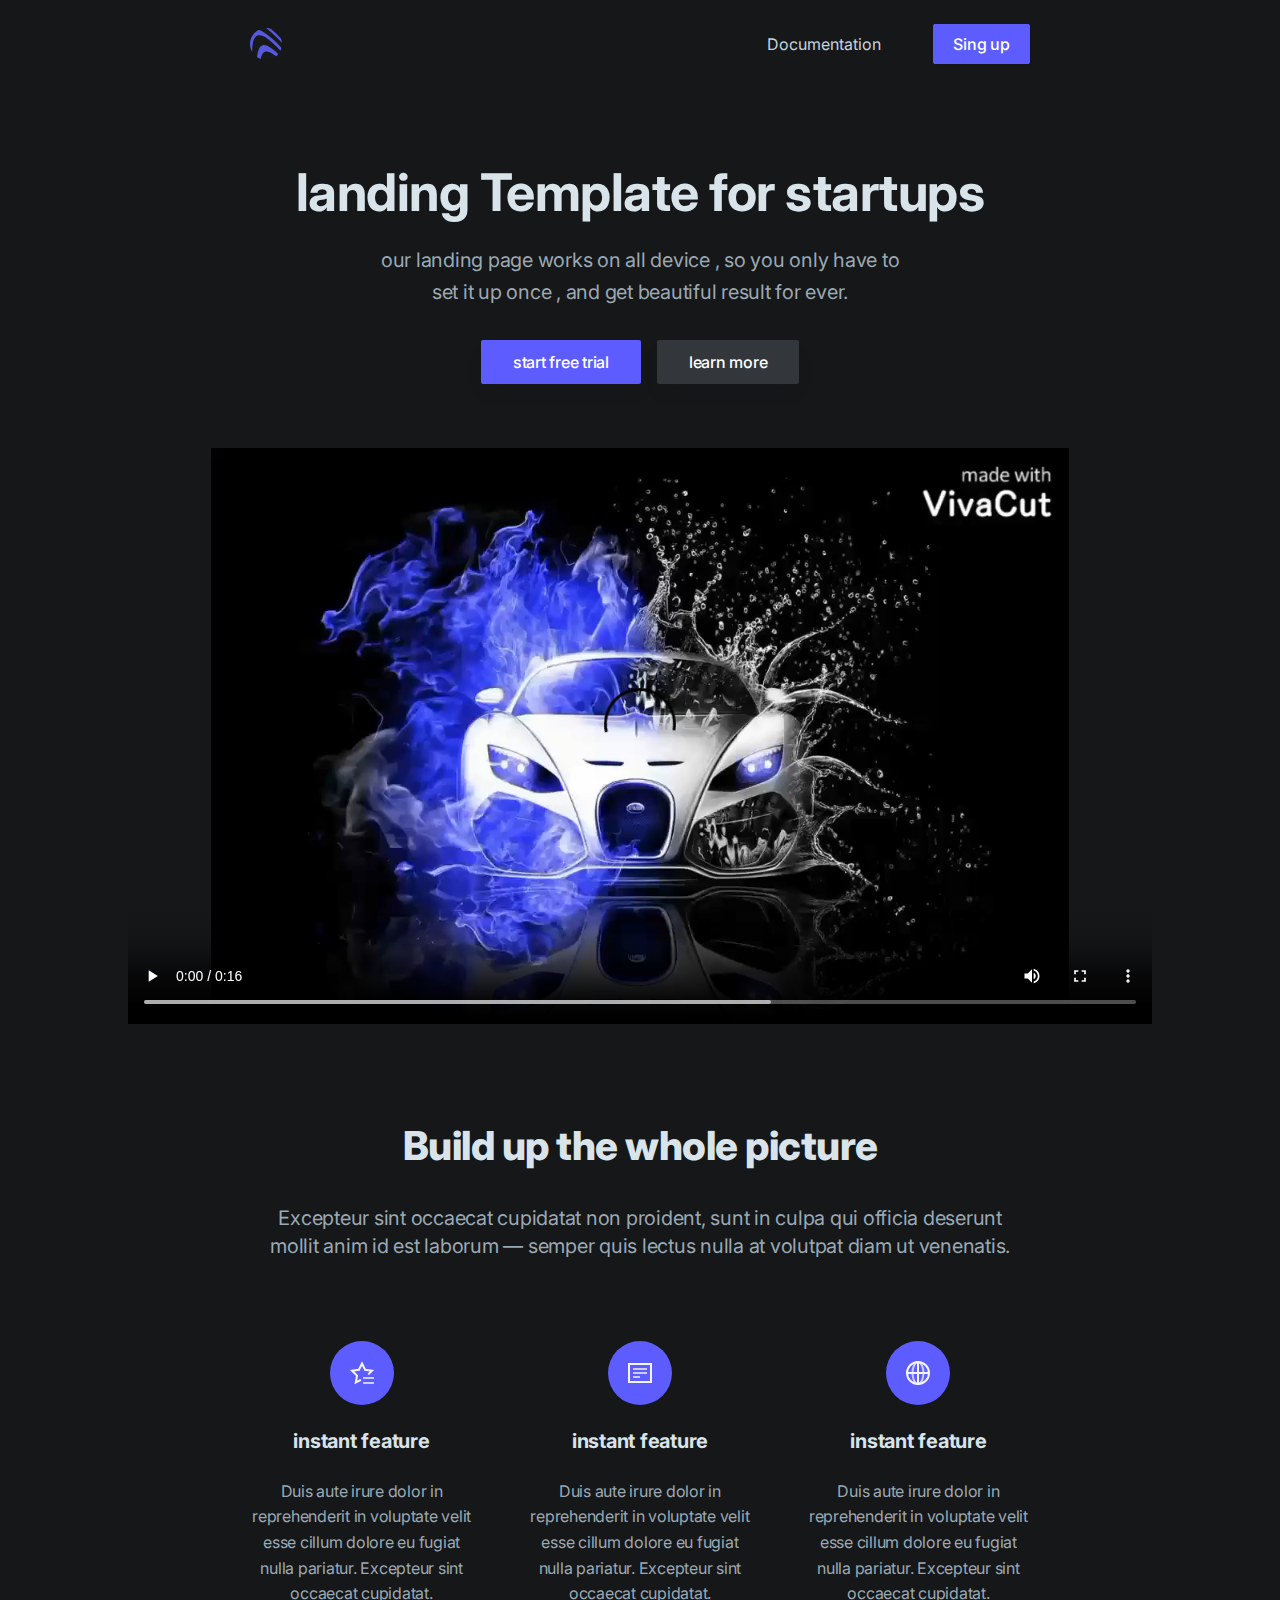
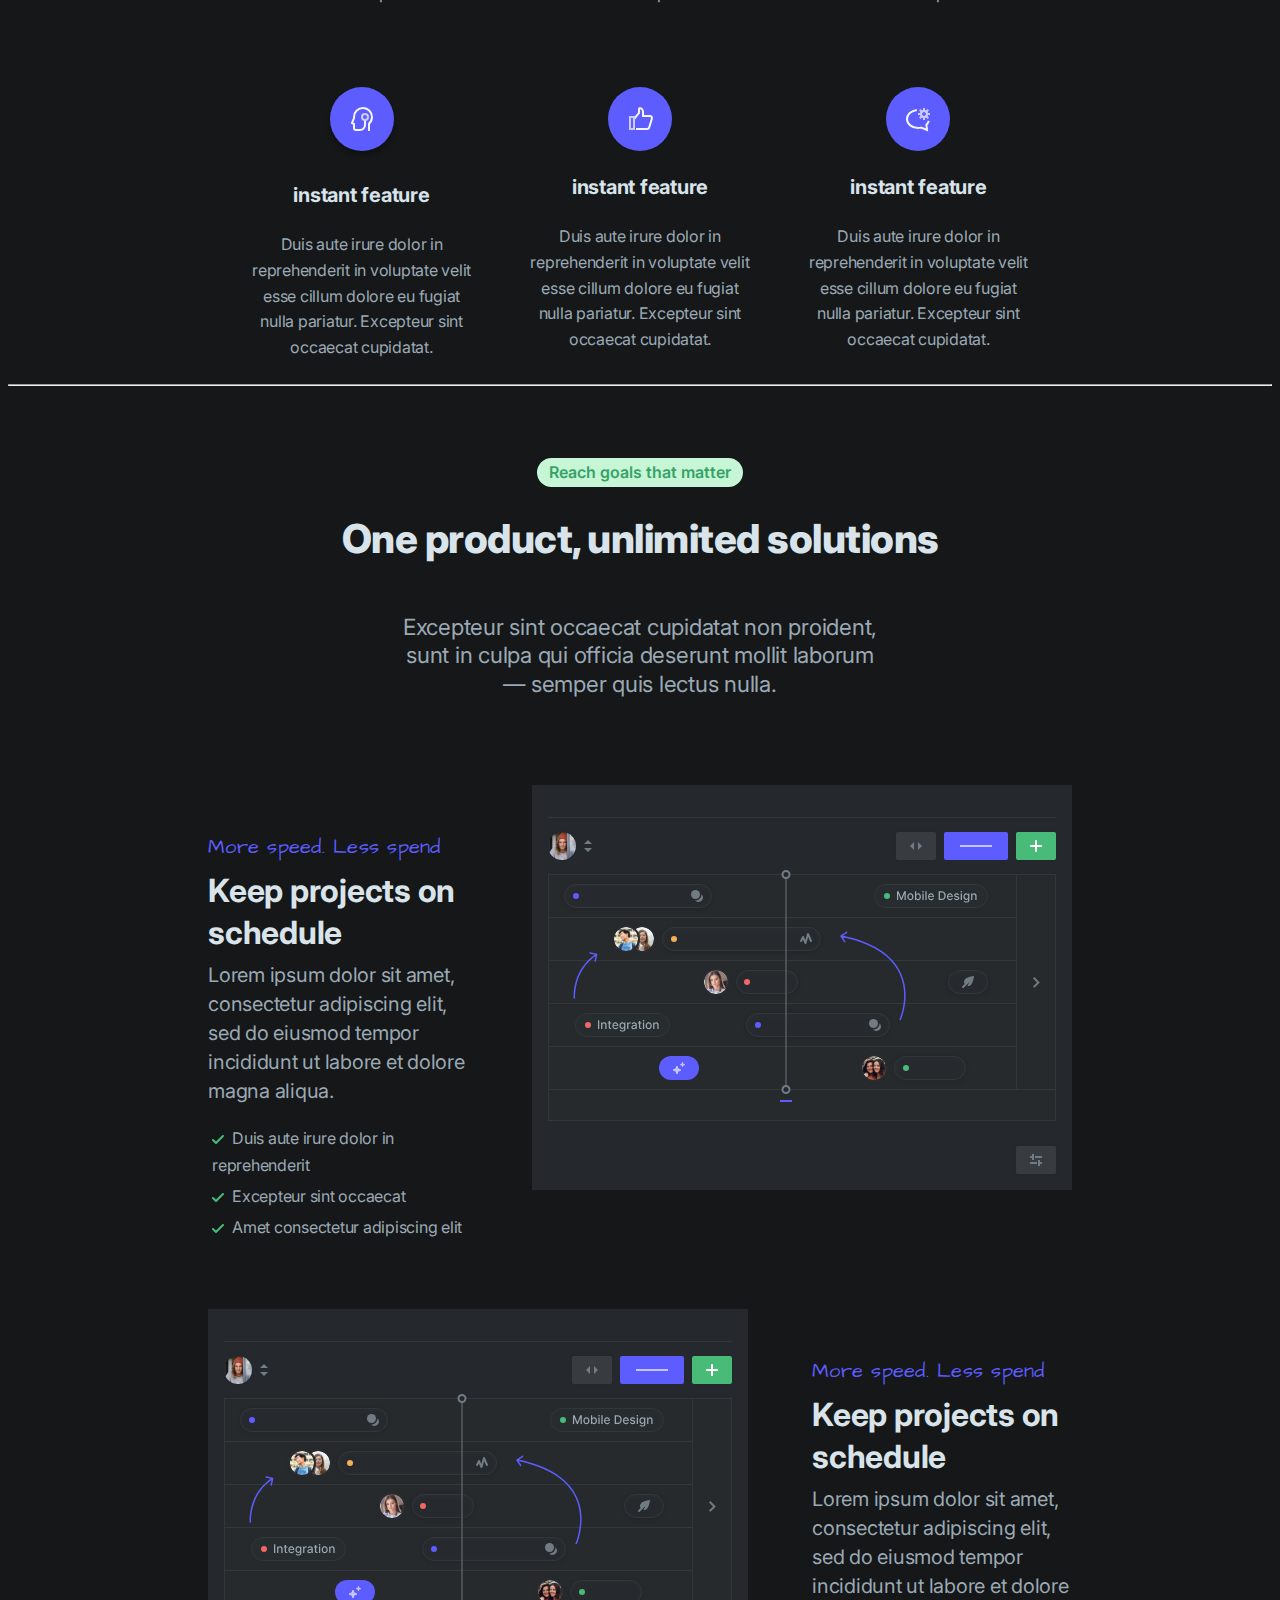
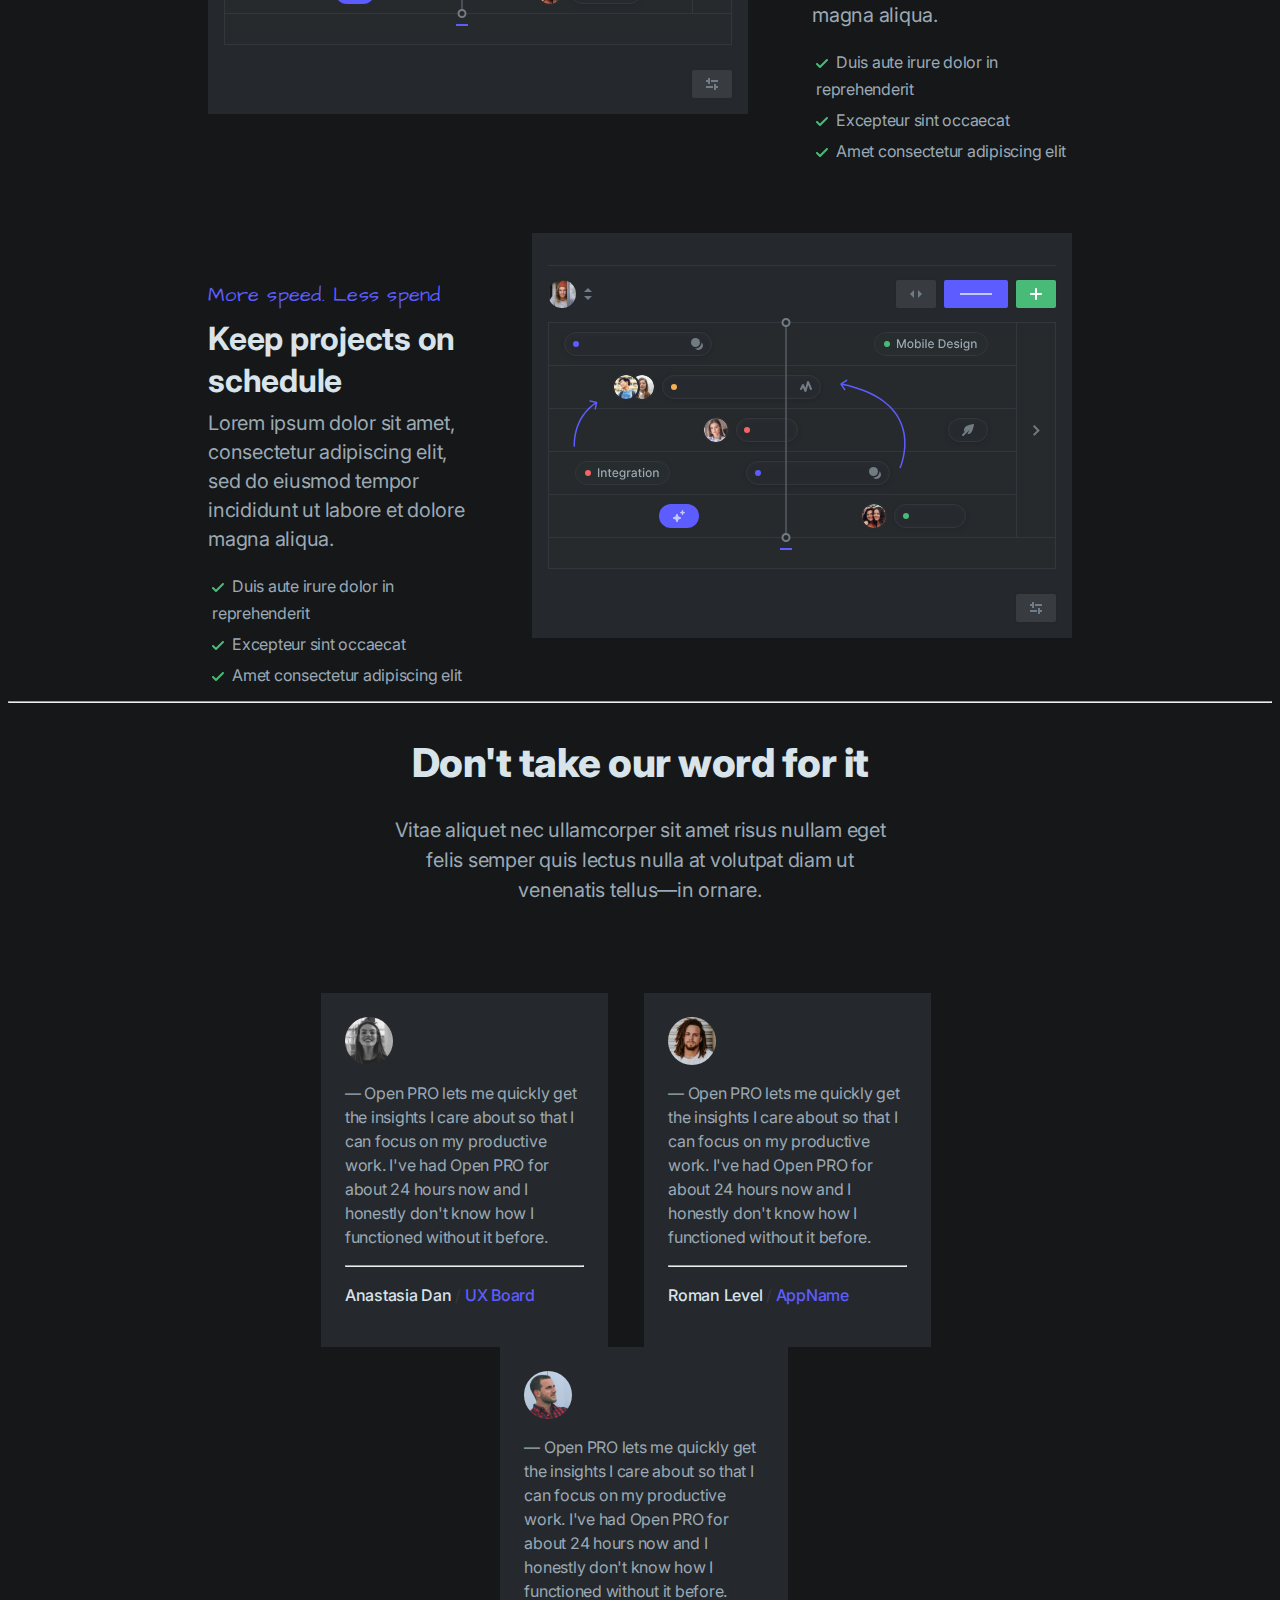
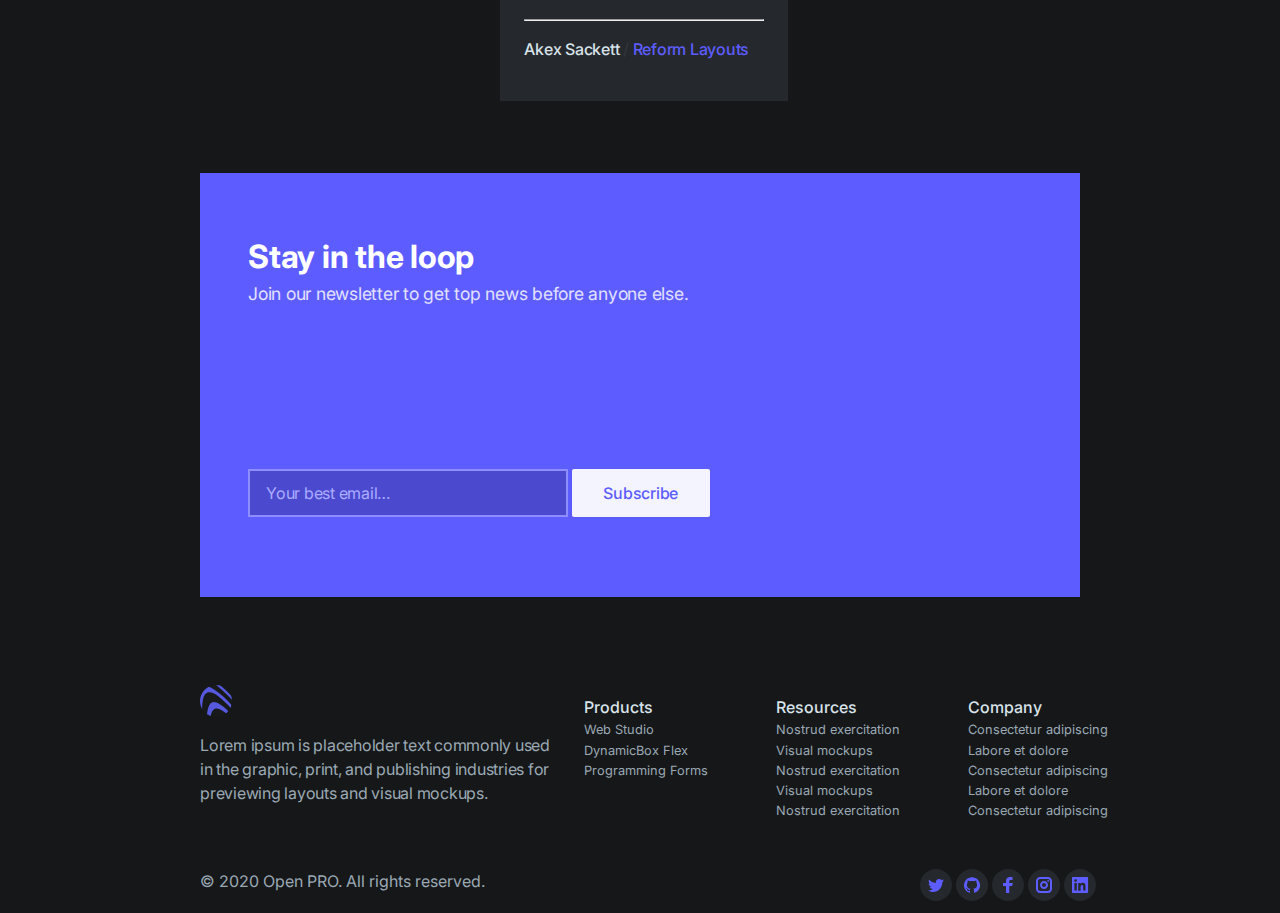
==== index.html @ 6c5136f9 "upload simple landing page project on Github" ====
<!-- https://www.figma.com/file/7BB2A1P1bhVDrmvAlNZ4Mw/Open---Tailwind-CSS-Landing-Page-Template-(Community)-(Copy)?node-id=0%3A29 -->
<!-- https://www.figma.com/community/file/1073934470603988422 -->
<html lang="en">
<head>
    <link rel="stylesheet" href="assest/style.css">
    <meta charset="UTF-8">
    <meta name="viewport" content="width=device-width, initial-scale=1.0">
    <title>Document</title>
</head>
<body>
    <div class="main">
        <div class="header">
            <img src="assest/logo/Logo.svg" alt="">
            <div class="header_right">
                 <span class="link">Documentation</span>
                 <button class="sing__up">Sing up</button>
            </div>
        </div>
        <div class="landing">
            <h1 class="landing-header">landing Template for startups </h1>
            <p class="landing__text">our landing page works on all device , so you only have to </br>set it up once , and get beautiful result for ever.</p>
            <div class="btn">
                <button class="btn__item start__btn">start free trial</button>
                <button class="btn__item learn__btn">learn more</button>
            </div>
            <video class="video" controls width="1024px" height="576px" > 
                <source src="assest/videos/car.mp4">
                your browser dose not support video 
            </video>
        </div>
        <div class="section1">
            <h2 class="section1__header">Build up the whole picture</h2>
            <p class="section1__text">Excepteur sint occaecat cupidatat non proident, sunt in culpa qui officia deserunt</br> mollit anim id est laborum — semper quis lectus nulla at volutpat diam ut venenatis.</p>
            <div class="cards">
                <div class="card__item">
                    <img src="assest/logo/Icon (5).svg" alt="">
                    <h3 class="card__header__text">instant feature</h3>
                    <p class="card__text">Duis aute irure dolor in reprehenderit in voluptate velit esse cillum dolore eu fugiat nulla pariatur. Excepteur sint occaecat cupidatat.</p>
                </div>
                <div class="card__item">
                    <img src="assest/logo/Icon (4).svg" alt="">
                    <h3 class="card__header__text">instant feature</h3>
                    <p class="card__text">Duis aute irure dolor in reprehenderit in voluptate velit esse cillum dolore eu fugiat nulla pariatur. Excepteur sint occaecat cupidatat.</p>
                </div><div class="card__item">
                    <img src="assest/logo/Icon.svg" alt="">
                    <h3 class="card__header__text">instant feature</h3>
                    <p class="card__text">Duis aute irure dolor in reprehenderit in voluptate velit esse cillum dolore eu fugiat nulla pariatur. Excepteur sint occaecat cupidatat.</p>
                </div><div class="card__item">
                    <img src="assest/logo/Icon (1).svg" alt="">
                    <h3 class="card__header__text">instant feature</h3>
                    <p class="card__text">Duis aute irure dolor in reprehenderit in voluptate velit esse cillum dolore eu fugiat nulla pariatur. Excepteur sint occaecat cupidatat.</p>
                </div><div class="card__item">
                    <img src="assest/logo/Icon (2).svg" alt="">
                    <h3 class="card__header__text">instant feature</h3>
                    <p class="card__text"> Duis aute irure dolor in reprehenderit in voluptate velit esse cillum dolore eu fugiat nulla pariatur. Excepteur sint occaecat cupidatat.</p>
                </div><div class="card__item">
                    <img src="assest/logo/Icon (3).svg" alt="">
                    <h3 class="card__header__text">instant feature</h3>
                    <p class="card__text">Duis aute irure dolor in reprehenderit in voluptate velit esse cillum dolore eu fugiat nulla pariatur. Excepteur sint occaecat cupidatat.</p>
                </div>
            </div>
        </div>
           <hr>
           <div class="section2">
               <div class="section2__top">
                <button class="reach__btn"> Reach goals that matter</button>
                <h1 class="section2__header">One product, unlimited solutions</h1>
                <p class="section2__text"> Excepteur sint occaecat cupidatat non proident, sunt in culpa qui officia  deserunt mollit laborum — semper quis lectus nulla.</p>
               </div>
                <div class=section2__bottom>
                    <div class="section2__bottom_item">
                        <div class="section2__bottom__texts"> 
                            <p class="banner__text">More speed. Less spend</p>
                            <h4 class="section2__bottom__header">Keep projects on schedule</h4>
                            <p class="section2__bottom__text">Lorem ipsum dolor sit amet, consectetur adipiscing elit, sed do eiusmod tempor incididunt ut labore et dolore magna aliqua.</p>
                             <p class="list__text"><img class="tik__logo" src="assest/logo/tik.svg" alt="">Duis aute irure dolor in reprehenderit</p>
                             <p class="list__text"><img class="tik__logo" src="assest/logo/tik.svg" alt="">Excepteur sint occaecat</p>
                             <p class="list__text"><img class="tik__logo" src="assest/logo/tik.svg" alt="">Amet consectetur adipiscing elit</p>
                        </div>
                        <div class="section2__bottom__img" >
                            <img src="assest/image/Illustration.svg" alt="">
                        </div>
                    </div>
                    <div class="section2__bottom_item__reverse">
                        <div class="section2__bottom__texts__reverse"> 
                            <p class="banner__text">More speed. Less spend</p>
                            <h4 class="section2__bottom__header">Keep projects on schedule</h4>
                            <p class="section2__bottom__text">Lorem ipsum dolor sit amet, consectetur adipiscing elit, sed do eiusmod tempor incididunt ut labore et dolore magna aliqua.</p>
                             <p class="list__text"><img class="tik__logo" src="assest/logo/tik.svg" alt="">Duis aute irure dolor in reprehenderit</p>
                             <p class="list__text"><img class="tik__logo" src="assest/logo/tik.svg" alt="">Excepteur sint occaecat</p>
                             <p class="list__text"><img class="tik__logo" src="assest/logo/tik.svg" alt="">Amet consectetur adipiscing elit</p>
                        </div>
                        <div class="section2__bottom__img" >
                            <img src="assest/image/Illustration.svg" alt="">
                        </div>
                    </div>
                    <div class="section2__bottom_item">
                        <div class="section2__bottom__texts"> 
                            <p class="banner__text">More speed. Less spend</p>
                            <h4 class="section2__bottom__header">Keep projects on schedule</h4>
                            <p class="section2__bottom__text">Lorem ipsum dolor sit amet, consectetur adipiscing elit, sed do eiusmod tempor incididunt ut labore et dolore magna aliqua.</p>
                             <p class="list__text"><img class="tik__logo" src="assest/logo/tik.svg" alt="">Duis aute irure dolor in reprehenderit</p>
                             <p class="list__text"><img class="tik__logo" src="assest/logo/tik.svg" alt="">Excepteur sint occaecat</p>
                             <p class="list__text"><img class="tik__logo" src="assest/logo/tik.svg" alt="">Amet consectetur adipiscing elit</p>
                        </div>
                        <div class="section2__bottom__img" >
                            <img src="assest/image/Illustration.svg" alt="">
                        </div>
                    </div>
                </div>
           </div>
         <hr>
        <div class="section3">
            <h1 class="section3__header"> Don't take our word for it </h1>
            <p class="section3__text">Vitae aliquet nec ullamcorper sit amet risus nullam eget felis semper quis lectus nulla at volutpat diam ut venenatis tellus—in ornare.</p>
            <div class="section3__card" >
                <div class="section3__card__item">
                    <img src="assest/image/Oval.svg" alt="">
                    <p class="section3__card__text" >— Open PRO lets me quickly get the insights I care about so that I can focus on my productive work. I've had Open PRO for about 24 hours now and I honestly don't know how I functioned without it before.</p>
                    <hr>
                    <p class="card__name">Anastasia Dan <span class="slash">/</span> <span class="rol" >UX Board</span></p>
                </div>
                <div class="section3__card__item section3__card__item2 ">
                    <img src="assest/image/Oval (1).svg " alt="">
                    <p  class="section3__card__text">— Open PRO lets me quickly get the insights I care about so that I can focus on my productive work. I've had Open PRO for about 24 hours now and I honestly don't know how I functioned without it before.</p>
                    <hr>
                    <p class="card__name">Roman Level  <span class="slash">/</span> <span class="rol" > AppName</span></p>
                </div>
                <div class="section3__card__item">
                    <img src="assest/image/Oval (2).svg" alt="">
                    <p  class="section3__card__text">— Open PRO lets me quickly get the insights I care about so that I can focus on my productive work. I've had Open PRO for about 24 hours now and I honestly don't know how I functioned without it before.</p>
                     <hr>
                     <p class="card__name">Akex Sackett  <span class="slash">/</span> <span class="rol" >Reform Layouts</span></p>
                </div>
            </div>
        </div>
        <div class="section4">
            <div class="section4__texts">
                <h3 class="section4__header">Stay in the loop</h3>
                <p class="section4__text">Join our newsletter to get top news before anyone else.</p>
            </div>
             <div class="input">
                 <input type="email" class="email__input"  placeholder="Your best email…">
                 <button class="sun__btn">Subscribe</button>
             </div>
        </div>
        <footer class="footer">
            <div class="footer1">
                <div class="footer1__item footer1__item1">
                   <p> <img src="assest/logo/Logo.svg" alt=""></p>
                    <span class="footer1__item1__text">Lorem ipsum is placeholder text commonly used in the graphic, print, and publishing industries for previewing layouts and visual mockups.</span>
                </div>
                    <div class="footer1__item  footer1__link__item">
                        <h5 class="footer1__item__header">Products</h5>
                        <a class="footer__link" href="" >Web Studio</a>
                        <a class="footer__link" href="">DynamicBox Flex</a>
                        <a class="footer__link" href="">Programming Forms</a>
                    </div>
                    <div class="footer1__item footer1__link__item">
                        <h5 class="footer1__item__header">Resources</h5>
                        <a class="footer__link" href="">Nostrud exercitation</a>
                        <a class="footer__link" href="">Visual mockups</a>
                        <a class="footer__link" href="">Nostrud exercitation</a>
                        <a class="footer__link" href="">Visual mockups</a>
                        <a class="footer__link" href="">Nostrud exercitation</a>
                    </div>
                    <div class="footer1__item footer1__link__item">
                         <h5 class="footer1__item__header">Company</h5>
                         <a class="footer__link" href="">Consectetur adipiscing</a>
                         <a class="footer__link" href="">Labore et dolore</a>
                         <a class="footer__link" href="">Consectetur adipiscing</a>
                         <a class="footer__link" href="">Labore et dolore</a>
                         <a class="footer__link" href="">Consectetur adipiscing</a>
                    </div>
                
            </div>
            <div class="footer2">
                <span class="copyright">© 2020 Open PRO. All rights reserved.</span>
                <div class="social__icon">
                    <a href=""><img src="assest/logo/tweter.svg" alt=""></a>
                    <a href=""><img src="assest/logo/git hub.svg" alt=""></a>
                    <a href=""><img src="assest/logo/facebook.svg" alt=""></a>
                    <a href=""><img src="assest/logo/instagram.svg" alt=""></a>
                    <a href=""><img src="assest/logo/linkdin.svg" alt=""></a>
                </div>
            </div>
        </footer>
    </div>
</body>
</html>
---- assest/style.css ----
@import url('https://fonts.googleapis.com/css2?family=Inter:wght@200&display=swap');
 @import url('https://fonts.googleapis.com/css2?family=Inter:wght@200;300&display=swap');
 @import url('https://fonts.googleapis.com/css2?family=Architects+Daughter&family=Inter:wght@200;300&display=swap');
 
body{
    background-color:#151719 ;
}
 .header{
      display:flex;
      flex-direction:row;
      justify-content:space-around;
      align-items:center;
      margin-top: 1.5rem;
 }

.link{
    color:#C5D2DC;
    margin-right: 3rem;
    font-family: Inter;
    font-size: 1rem;
    line-height: 1.5rem;
}
.sing__up{
    color: #ffffff;
    font-family: Inter;
    font-weight: 500;
    font-size: 1rem;
    line-height: 1.5rem;
    letter-spacing: -0.25px;
    background-color:#5D5DFF;
    padding: 0.5rem 1.25rem;
    border-radius:2px;
    box-shadow: 0px 1px 3px rgba(25, 32, 44, 0.04);
    border-style: none;
}

.landing{
    display:flex;
    flex-direction:column;
    align-items: center;
    margin-top:4rem;
}
.landing-header{
    color: #D9E3EA;
    font-family: Inter;
    font-size:3.25rem;
    font-style: normal;
    font-weight: 800px;
    line-height: 3.8rem;
    letter-spacing: -0.5px;
    text-align: center;
    margin-bottom: 0;
 }
 .landing__text{
    font-family: Inter;
    font-size:1.25rem;
    line-height: 2rem;
    text-align: center;
    letter-spacing: -0.25px;
    color: #9BA9B4;
    margin-bottom:0;
 }
 .btn{
    margin-top: 2rem;
    margin-bottom:0;
 }
 .btn__item{
    padding: 0.75rem 2rem;
    font-family: Inter;
    font-weight: 500;
    font-size: 1rem;
    line-height: 1.25rem;
    letter-spacing: -0.25px;
    color: #FFFFFF;
    border-radius: 2px;
    box-shadow: 0px 10px 15px -3px rgba(21, 23, 25, 0.16);
    border-style: none;
 }
 .start__btn{
     background-color:#5D5DFF;
 }
 .learn__btn{
    background-color: #33363A;
    margin-left: 0.75rem;
 }
 .video{
     margin-top:4rem ;
     margin-bottom:4rem ;
 }
.section1{
    display:flex;
    flex-direction: column;
    align-items:center;
    margin-right: 10.5rem;
    margin-left: 10.5rem;
}
.section1__header{
    font-family: Inter;
    font-weight: 800;
    font-size: 2.5rem;
    line-height:3.1rem;
    text-align: center;
    letter-spacing: -0.5px;
    color: #D9E3EA;
}
.section1__text{
    margin-top:0px ;
    margin-bottom: 0px;
    font-family: Inter;
    font-size: 1.25rem;
    line-height: 1.8rem;
    text-align: center;
    letter-spacing: -0.25px;
   color: #9BA9B4;
}
.cards{
    margin-top: 1rem;
    display: flex;
    flex-wrap:wrap;
    justify-content:center;
}

.card__item{
    margin-top: 4rem;
    flex-basis:30%;
    text-align: center;
}
.card__header__text{
    font-family: Inter;
    color:#D9E3EA;
    font-weight: bold;
    font-size:1.25rem;
    line-height: 2.1rem;
    text-align: center;
    letter-spacing: -0.25px;

}
.card__text{
    font-family: Inter;
    color: #9BA9B4;
    font-size:1rem;                     
    line-height: 1.6rem;
    text-align: center;
    letter-spacing: -0.25px;
    padding-right:1.5rem ;
    padding-left:1.5rem ;
}
hr{
    background-color:#33363A;
    
}
/* **************section2************* */
.section2{
    display:flex;
    flex-direction:column;
    align-items: center;
}
.section2__top{
    display:flex;
    flex-direction:column;
    align-items: center;
    margin-top:4rem;
    margin-right: 10.5rem;
    margin-left: 10.5rem;
}
.reach__btn{
    font-family: Inter;
    font-weight: 600;
    font-size: 1rem;
    line-height: 1.3rem;
    background-color:#C6F6D5;
    color:#36A269;
    padding: 0.25rem  0.75rem;
    border-radius:16px ;
    border-style:none;
}
.section2__header{
    font-family: Inter;
    font-style: normal;
    font-weight: 800;
    font-size:2.5rem;
    line-height: 3.1rem;
    text-align: center;
    letter-spacing: -0.5px;
    color: #D9E3EA;
}
.section2__text{
    font-family: Inter;
    font-size:1.4rem;
    line-height: 1.8rem;
    text-align: center;
    letter-spacing: -0.25px;
    color: #9BA9B4;
    padding-right:14rem ;
    padding-left:14rem ;
}
.section2__bottom{
    display: flex;
    flex-direction:column;
    align-items: center;
    margin-right: 12.5rem;
    margin-left: 12.5rem;
}
.section2__bottom_item{
    display:flex;
    flex-direction:row;
    justify-content:center;
    margin-top:4rem;
}
.section2__bottom_item__reverse{
    display:flex;
    flex-direction:row-reverse;
    margin-top:4rem;
}


.section2__bottom__texts{
    margin-right: 4rem ;
}
.section2__bottom__texts__reverse{
    margin-left: 4rem ;
}
.banner__text{
    font-family: Architects Daughter;
    font-size: 1.25rem;
    line-height: 1.8rem;
    letter-spacing: 0.25px;
    color: #5D5DFF;
    margin-top: 3rem;
    margin-bottom: 0;
}
.section2__bottom__header{
    font-family: Inter;
    font-weight: bold;
    font-size:2rem;
    line-height:2.6rem;
    letter-spacing: -0.25px;
    color: #D9E3EA;
    margin-top:0.5rem;
    margin-bottom: 0;
}
.section2__bottom__text{
    font-family: Inter;
    font-size: 1.25rem;
    line-height: 1.8rem;
    letter-spacing: -0.25px;
    color: #9BA9B4;
    margin-top:0.5rem;
}
 .list__text{
    font-family: Inter;
    font-size:1rem;
    line-height: 27px;
    letter-spacing: -0.25px;
    color: #9BA9B4;
    margin: 0.25rem;
 }
.tik__logo {
    margin-right:0.5rem;
}
/************* section3********* */
.section3{
    display:flex;
    flex-direction: column;
    align-items:center;
    margin-right: 10.5rem;
    margin-left: 10.5rem;
}
.section3__header{
font-family: Inter;
font-weight: 800;
font-size: 2.5rem;
line-height: 50px;
text-align: center;
letter-spacing: -0.5px;
color: #D9E3EA;;
}

.section3__text{
    font-family: Inter;
    font-size: 1.25rem;
    line-height: 30px;
    text-align: center;
    letter-spacing: -0.25px;
    color: #9BA9B4;
    margin: auto  13rem;
}
.section3__card{
    margin-top: 5.5rem;
    margin-left: 0.5rem;
    display: flex;
    flex-wrap:wrap;
    justify-content:center;
}
.section3__card__item{
    flex-basis:26%;
    background-color:#25282C;
    padding:1.5rem;
}
.section3__card__item2{
    margin-right:2.25rem ;
    margin-left:2.25rem ;
}
.section3__card__text{
    font-family: Inter;
    font-size: 1rem;
    line-height: 150%;
    letter-spacing: -0.25px;
    color: #9BA9B4;
}
.card__name{
    font-family: Inter;
    font-weight: 500;
    font-size: 1rem;
    line-height: 150%;
    letter-spacing: -0.25px;
    color: #D9E3EA;
}
.slash{
    color: #33363A;
}
.rol{
    font-family: Inter;
    font-weight: 500;
    font-size:1rem;
    line-height: 150%;
    letter-spacing: -0.25px;
    color: #5D5DFF;

}

/**************** section4 ****************/
.section4{
    margin: 4.5rem  12rem;
    background-color: #5D5DFF;
    display:flex;
    flex-direction: row;
    flex-wrap: wrap;
}
.section4__texts{
    padding:4rem 3rem;
}
.section4__header{
    margin:0  auto;
    font-family: Inter;
    font-weight: bold;
    font-size: 2rem;
    line-height: 131%px;
    letter-spacing: -0.25px;
    color: #FFFFFF;
}
.section4__text{
    margin-top: 0.25rem;
    font-family: Inter;
    font-style: normal;
    font-weight: normal;
    font-size: 1.1rem;
    line-height: 27px;
    letter-spacing: -0.25px;
    color: #E2E1FF;
}
.input{
    margin: 5rem 3rem;
}
.email__input{
    font-family: Inter;
    font-size: 1rem;
    background-color: #4B4ACF;
    width: 20rem;
    height: 3rem;
    border-color:#8D8DFF;
    border-style: solid;
    color: #ffffff;
    padding-left: 1rem;
}
input::placeholder{
    font-family: Inter;
    font-size: 1rem;
    line-height:  150%;
    letter-spacing: -0.25px;
    color: #ABABFF; 
    margin-left:10rem;
}
.sun__btn{
    Width :8.6rem;
    Height: 3rem;
    font-family: Inter;
    font-weight: 500;
    font-size: 1rem;
    line-height:  150%;
    letter-spacing: -0.25px;
    color:#5D5DFF;
    background: #F4F4FF;
    box-shadow: 0px 1px 3px rgba(25, 32, 44, 0.04);
    border-radius: 2px;
    border-style: none;
    }

    /* ****************footer************** */
    .footer{
        display:flex;
        flex-direction: column;
    }

    .footer1{
        display: flex;
        flex-wrap: wrap;
        flex-direction:row;
        justify-content:center;
         margin-right: 7rem;
        margin-left: 12rem; 
    } 
   
    .footer1__item{
        display: flex;
        flex-basis: 20%;
        flex-direction: column;
        padding: 0px;
        margin:0px;
    }
    .footer1__item1{
        flex-basis: 40%;
    }
    .footer1__item1__text{
        width: 352px;
        font-family: Inter;
        font-size: 1rem;
        line-height: 150%;
        letter-spacing: -0.25px;
        color: #9BA9B4;
    }
    .footer1__item__header{
        font-family: Inter;
        font-weight: 500;
        font-size: 1rem;
        line-height: 157%;
        color: #D9E3EA;
        margin-bottom: 0px;
    }
    .footer__link{
        font-family: Inter;
        font-style: normal;
        font-weight: normal;
        font-size: 0.8rem;
        line-height: 157%;
        color: #9BA9B4;
        text-decoration: none;
    }
    .footer2{
        display:flex;
        flex-direction: row;
        justify-content:space-between;
        margin-top: 3rem;
    }
    .copyright{
        font-family: Inter;
        font-size: 1rem;
        line-height: 157%;
        color: #9BA9B4;
        margin-left: 12rem;
    }
    .social__icon{
        margin-right:11rem;
    }

    /* *************************sing up page********************************** */
    .logo{
        margin-top: 1.5rem;
        margin-left:10.5rem ;
    }
    .sing__up__header__text {
        font-family: Inter;
        font-weight: 800;
        font-size: 3.25rem;
        line-height:119%;
        text-align: center;
        letter-spacing: -0.5px;
        color: #D9E3EA;
        margin-top:8.5rem;
        margin-right: 21rem;
        margin-left: 21rem;
        margin-bottom: 0px;
    }
    .sing__up__form{
        width: 25rem;
        height: 40.25rem;
        margin-top:2rem;
        margin-left:33rem;
    }
    .google__btn{
        Width: 25rem;
        Height:3rem; 
        background: #E53D3E;
        box-shadow: 0px 10px 15px -3px rgba(21, 23, 25, 0.16);
        border-radius: 2px;
        display: flex;
        align-items: center;
        border-style: none;
    }
    .google__btn__icon{
        margin-left: 1rem;
    }
    .google__btn__text{
        font-family: Inter;
        font-weight: 500;
        font-size: 1rem;
        line-height: 150%;
        letter-spacing: -0.25px;
        color: #FFFFFF;
        text-align: center;
        text-decoration:none;
        flex-basis: 80%;
    }

    .email_register_btn{
        font-family: Inter;
        font-size: 1rem;
        line-height:  150%;
        letter-spacing: -0.25px;
        color: #9BA9B4;
        background-color:#151719 ;
        border-style: none;
     }
     .sing__up__label{
        font-family: Inter;
        font-style: normal;
        font-weight: 500;
        font-size: 0.9rem;
        line-height: 157% ;
        color: #C5D2DC;
        margin-bottom:1rem ;
    }
    .star{
        color: #E53D3E ;
    }


    .sing__up__input{
        width: 25rem;; 
        Height:3rem; 
        background: #151719;
        border: 1px solid #33363A;
        box-sizing: border-box;
        border-radius: 2px;
        margin-bottom: 1rem;
        padding-left: 1rem;
        color: #C5D2DC;

    }
    .sing__up__input::placeholder{
        font-family: Inter;
        font-size: 1rem;
        line-height: 150%px;
        letter-spacing: -0.25px;
        color: #707D86;
        /* padding-left: 1rem; */
    }
   .agree{
    widows: 23.6rem;;
    Height:2.75rem;
    font-family: Inter;
    font-size: 0.87rem;
    line-height:157%;
    text-align:center;
    color: #707D86;
     
   }
   .Privacy__Policy{
    font-family: Inter;
    font-size:0.87rem;
    line-height: 157%;
    text-align: center;
    text-decoration-line: underline;
    color: #9BA9B4;
   }
   .sing__up__btn{
    Width:25rem; 
    Height:3rem; 
    background: #5D5DFF;
    box-shadow: 0px 10px 15px -3px rgba(21, 23, 25, 0.16);
    border-radius: 2px;
    margin-top: 1.5rem;
    margin-bottom: 1.5rem;
    font-family: Inter;
    font-weight: 500;
    font-size:1rem;
    line-height:  150% ;
    letter-spacing: -0.25px;
    color: #FFFFFF;
    border-style: none;
   }
   .Open__PRO{
    font-family: Inter;
    font-size: 1rem;
    line-height:  150%;
    letter-spacing: -0.25px;
    color: #9BA9B4;
    text-align: center;
   }
   .Sign__in__link{
    color: #5D5DFF;
   }

   /* *************************sing in page********************************** */
   .check__signed{
       display: flex;
       justify-content: space-between;
   }
   .Keep__signed{
    font-family: Inter;
    font-size: 1rem;
    line-height: 150% ;
    letter-spacing: -0.25px;
    color: #9BA9B4;
   }
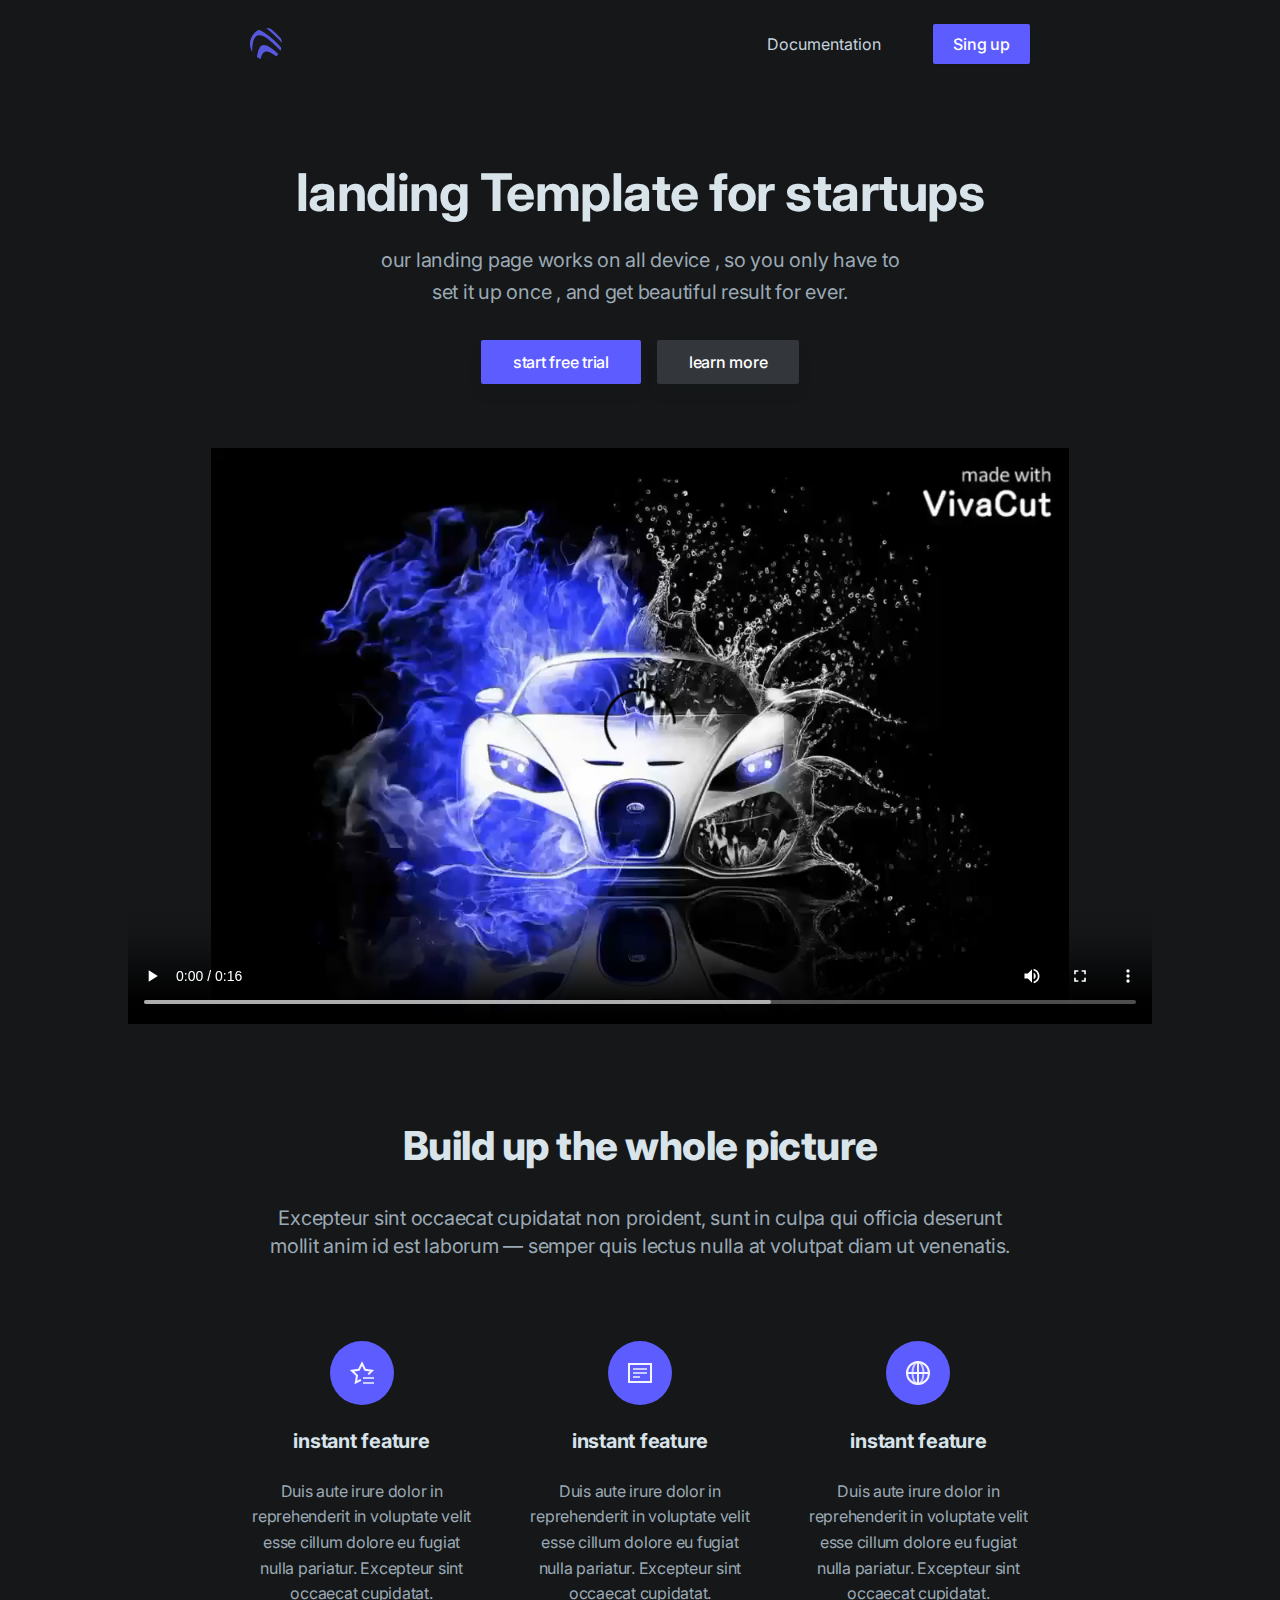
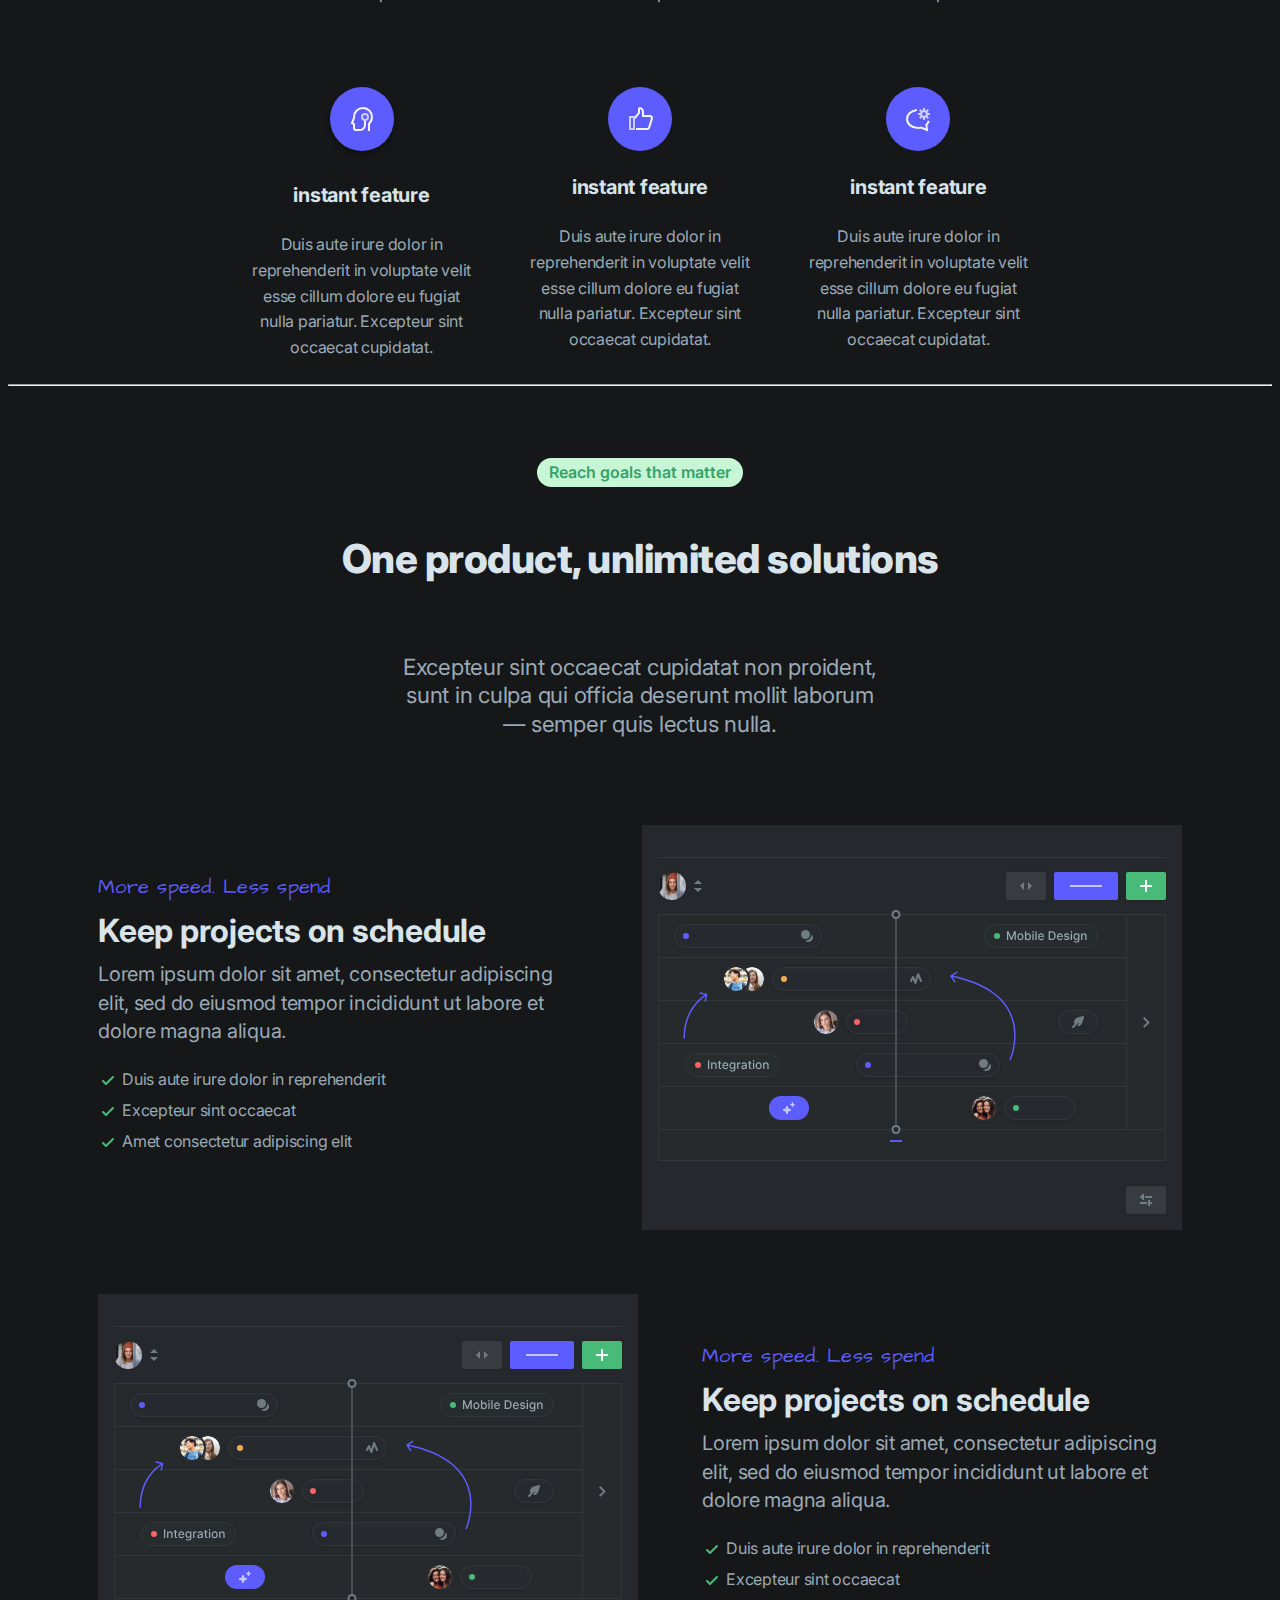
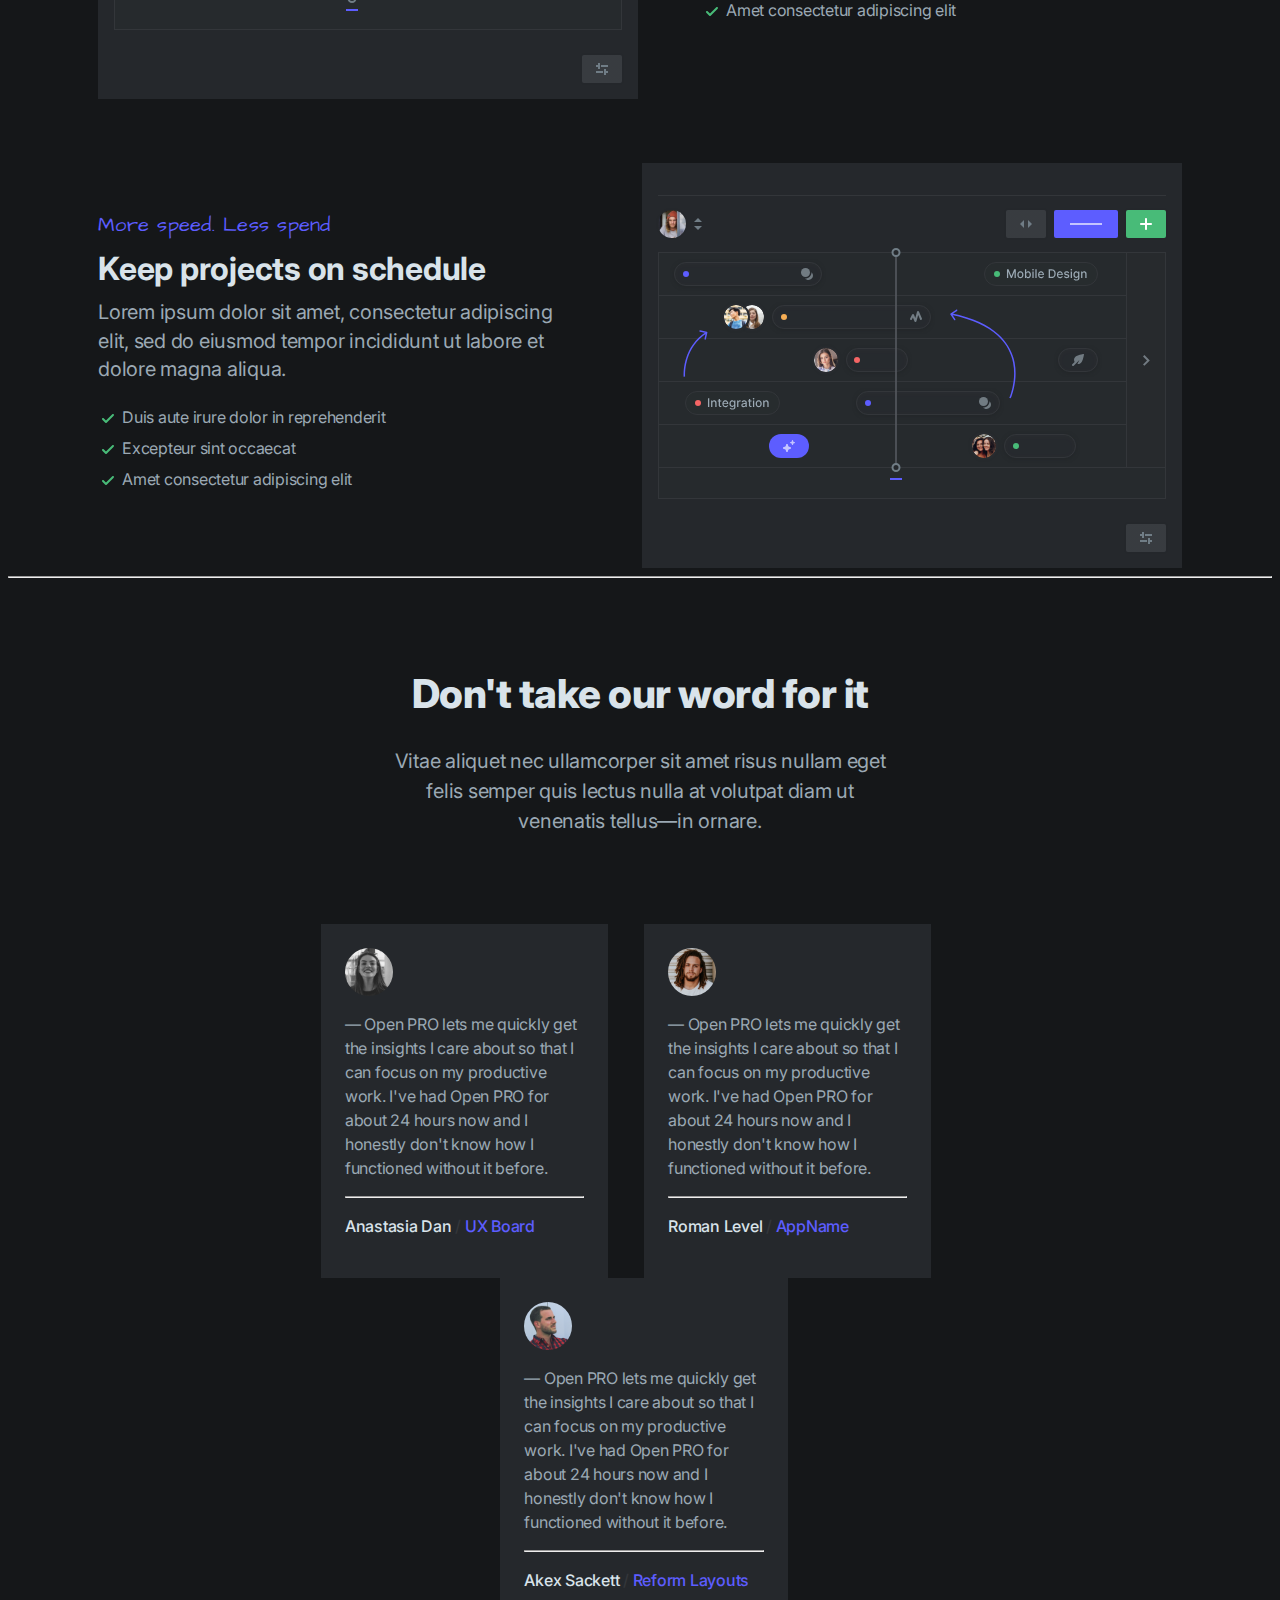
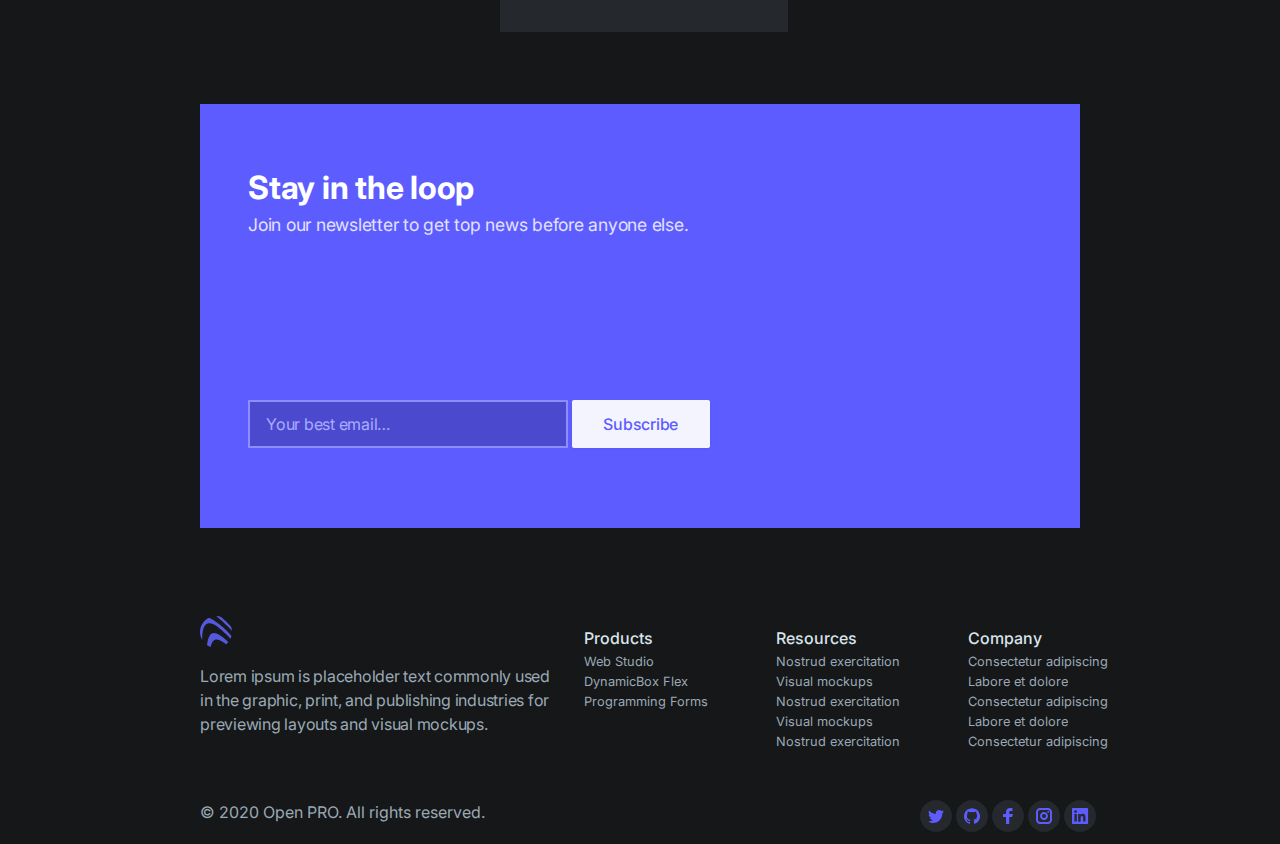
==== commit f7639c2f: "Last update" ====
--- a/index.html
+++ b/index.html
@@ -3,10 +3,12 @@
 <!-- https://www.figma.com/community/file/1073934470603988422 -->
 <html lang="en">
 <head>
-    <link rel="stylesheet" href="assest/style.css">
-    <meta charset="UTF-8">
+     <meta charset="UTF-8">
     <meta name="viewport" content="width=device-width, initial-scale=1.0">
     <title>Document</title>
+    <link rel="stylesheet" href="assest/reset.css">
+    <link rel="stylesheet" href="assest/style.css">
+   
 </head>
 <body>
     <div class="main">
--- a/assest/style.css
+++ b/assest/style.css
@@ -2,7 +2,7 @@
  @import url('https://fonts.googleapis.com/css2?family=Inter:wght@200&display=swap');
  @import url('https://fonts.googleapis.com/css2?family=Inter:wght@200;300&display=swap');
  @import url('https://fonts.googleapis.com/css2?family=Architects+Daughter&family=Inter:wght@200;300&display=swap');
- 
+
 body{
     background-color:#151719 ;
 }
@@ -157,6 +157,7 @@
     align-items: center;
 }
 .section2__top{
+    gap: 20px; ;
     display:flex;
     flex-direction:column;
     align-items: center;
@@ -247,6 +248,7 @@
     letter-spacing: -0.25px;
     color: #9BA9B4;
     margin-top:0.5rem;
+    width: 30rem;
 }
  .list__text{
     font-family: Inter;
@@ -266,6 +268,7 @@
     align-items:center;
     margin-right: 10.5rem;
     margin-left: 10.5rem;
+    margin-top: 4rem;
 }
 .section3__header{
 font-family: Inter;
@@ -395,6 +398,7 @@
     box-shadow: 0px 1px 3px rgba(25, 32, 44, 0.04);
     border-radius: 2px;
     border-style: none;
+    text-align: center;
     }
 
     /* ****************footer************** */
@@ -614,3 +618,54 @@
     letter-spacing: -0.25px;
     color: #9BA9B4;
    }
+
+   /*responsive */
+
+   @media (max-width: 768px) {
+    .cards{
+        display:flex;
+        flex-direction: column;
+    }
+    .section2__text{
+        padding: 0;
+    }
+    .section2__bottom_item{
+        flex-direction: column;
+    }
+    .section2__bottom__texts{
+        text-align: center;
+    }
+    .section2__bottom__texts__reverse{
+        text-align: center;
+    }
+    .section3__text{
+        margin: 0;
+    }
+    .section3__card{
+        display: flex;
+        flex-direction: column;
+        gap: 3rem;
+    }
+    .section3__card__item2{
+        margin: 0;
+    }
+    .sun__btn{
+        margin: 1rem 5.5rem;
+    }
+    .footer1{
+        flex-direction: column;
+        gap: 2rem;
+        align-items: center;
+    }
+    .footer2{
+        flex-direction: column-reverse;
+    }
+    .social__icon{
+        margin: auto;
+    }
+    .copyright{
+        margin: 1rem auto;
+    }
+
+ 
+  }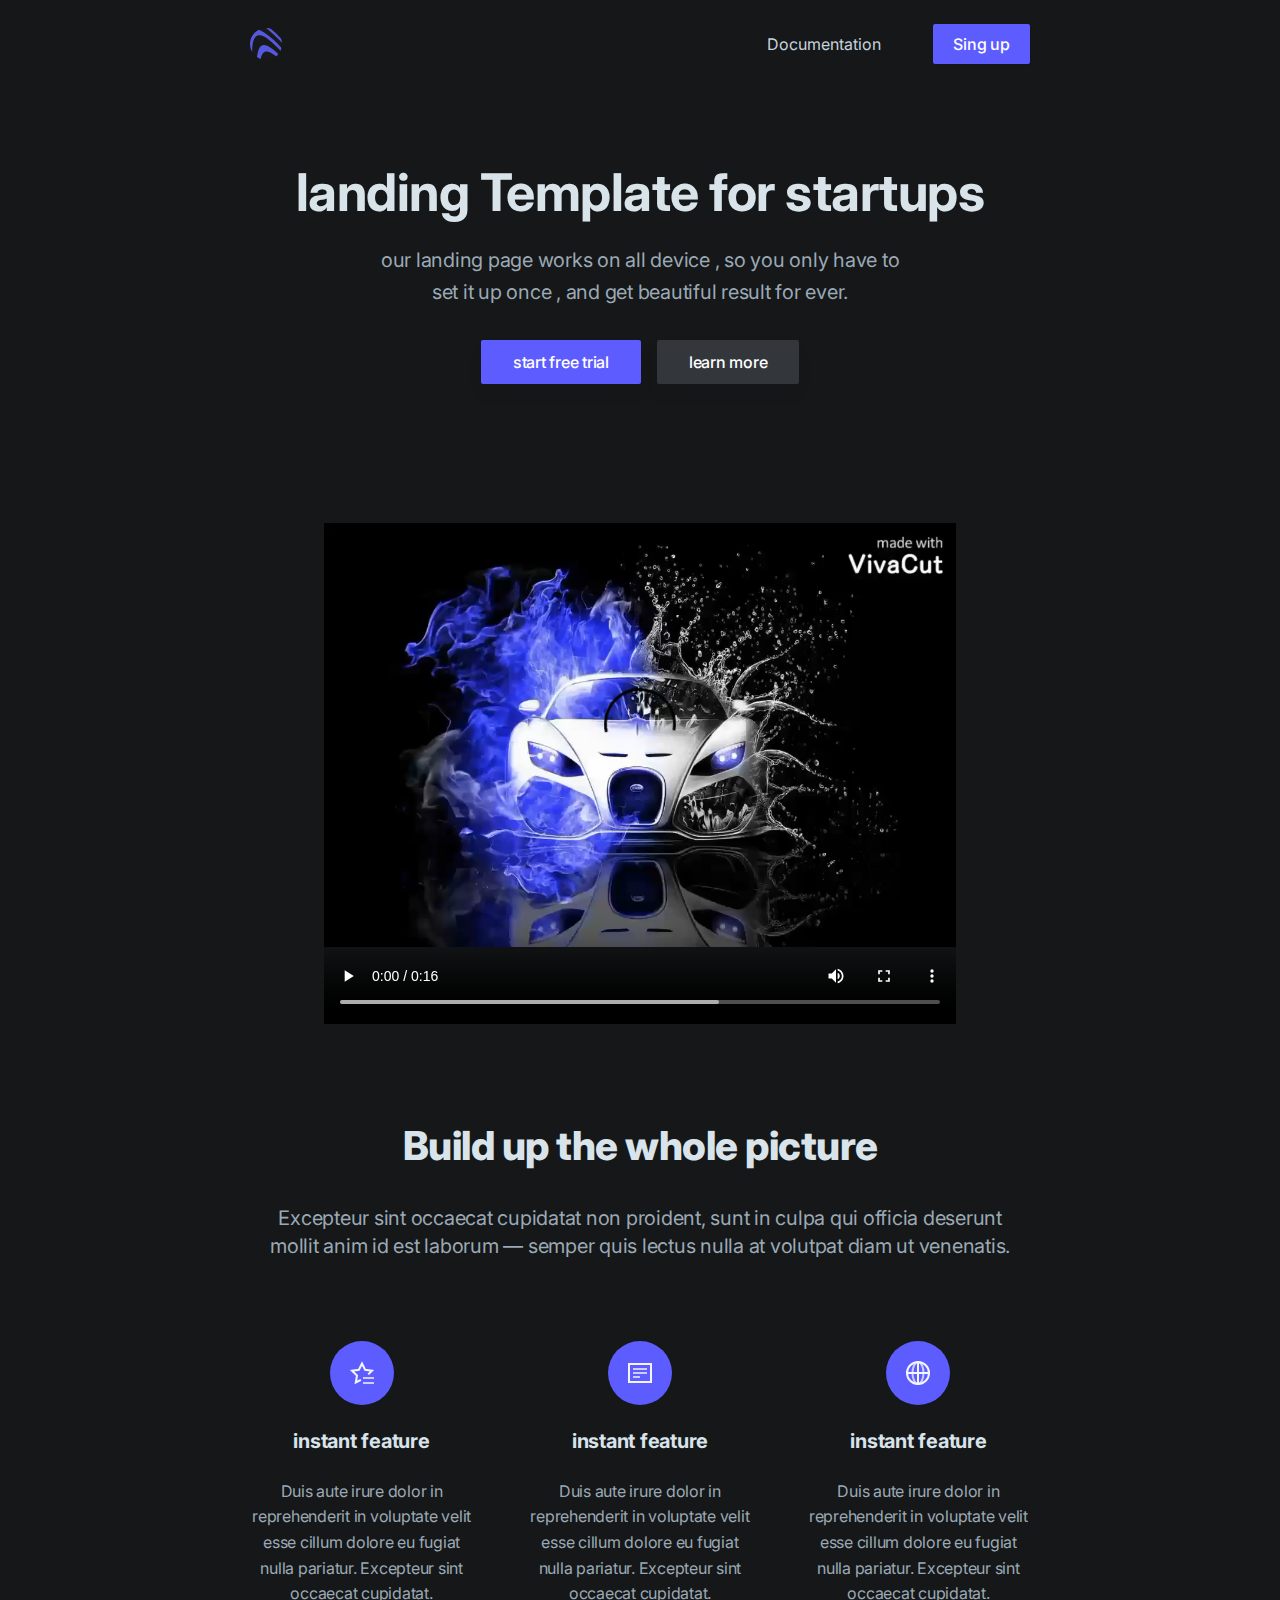
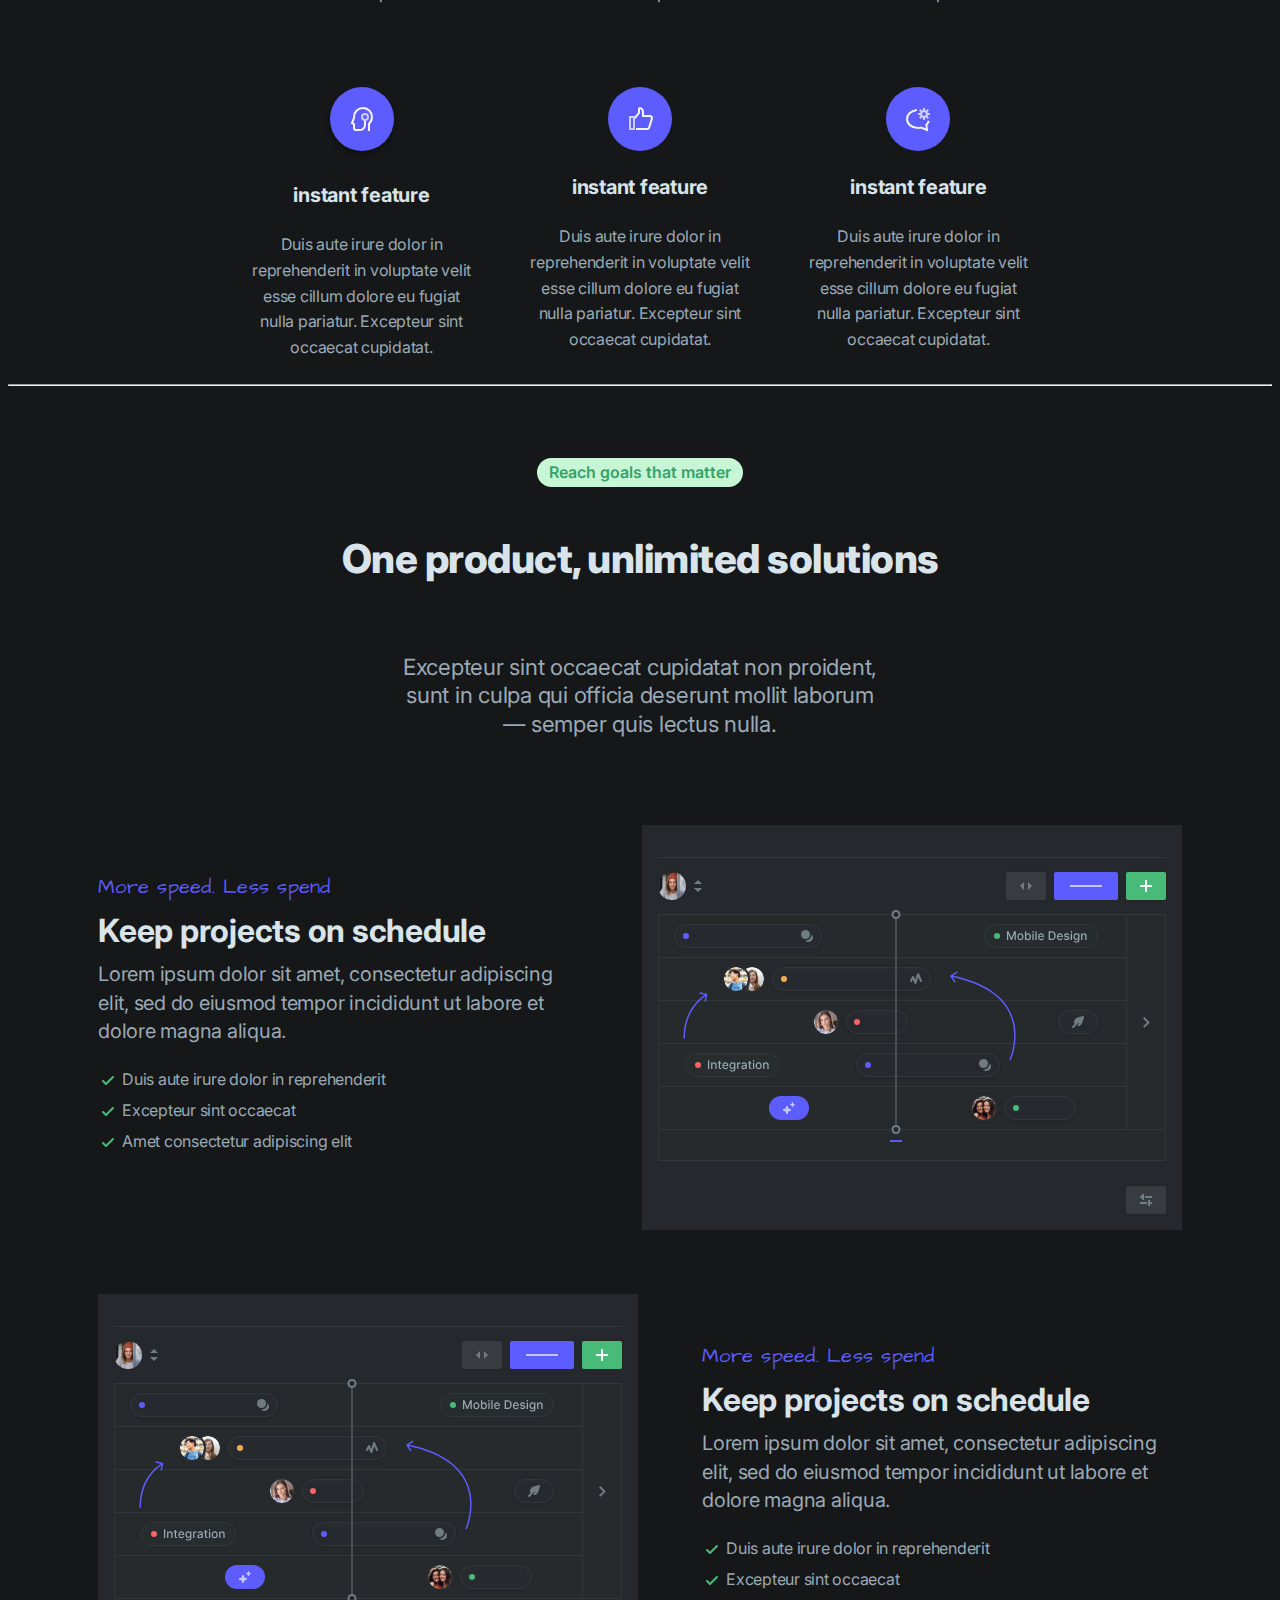
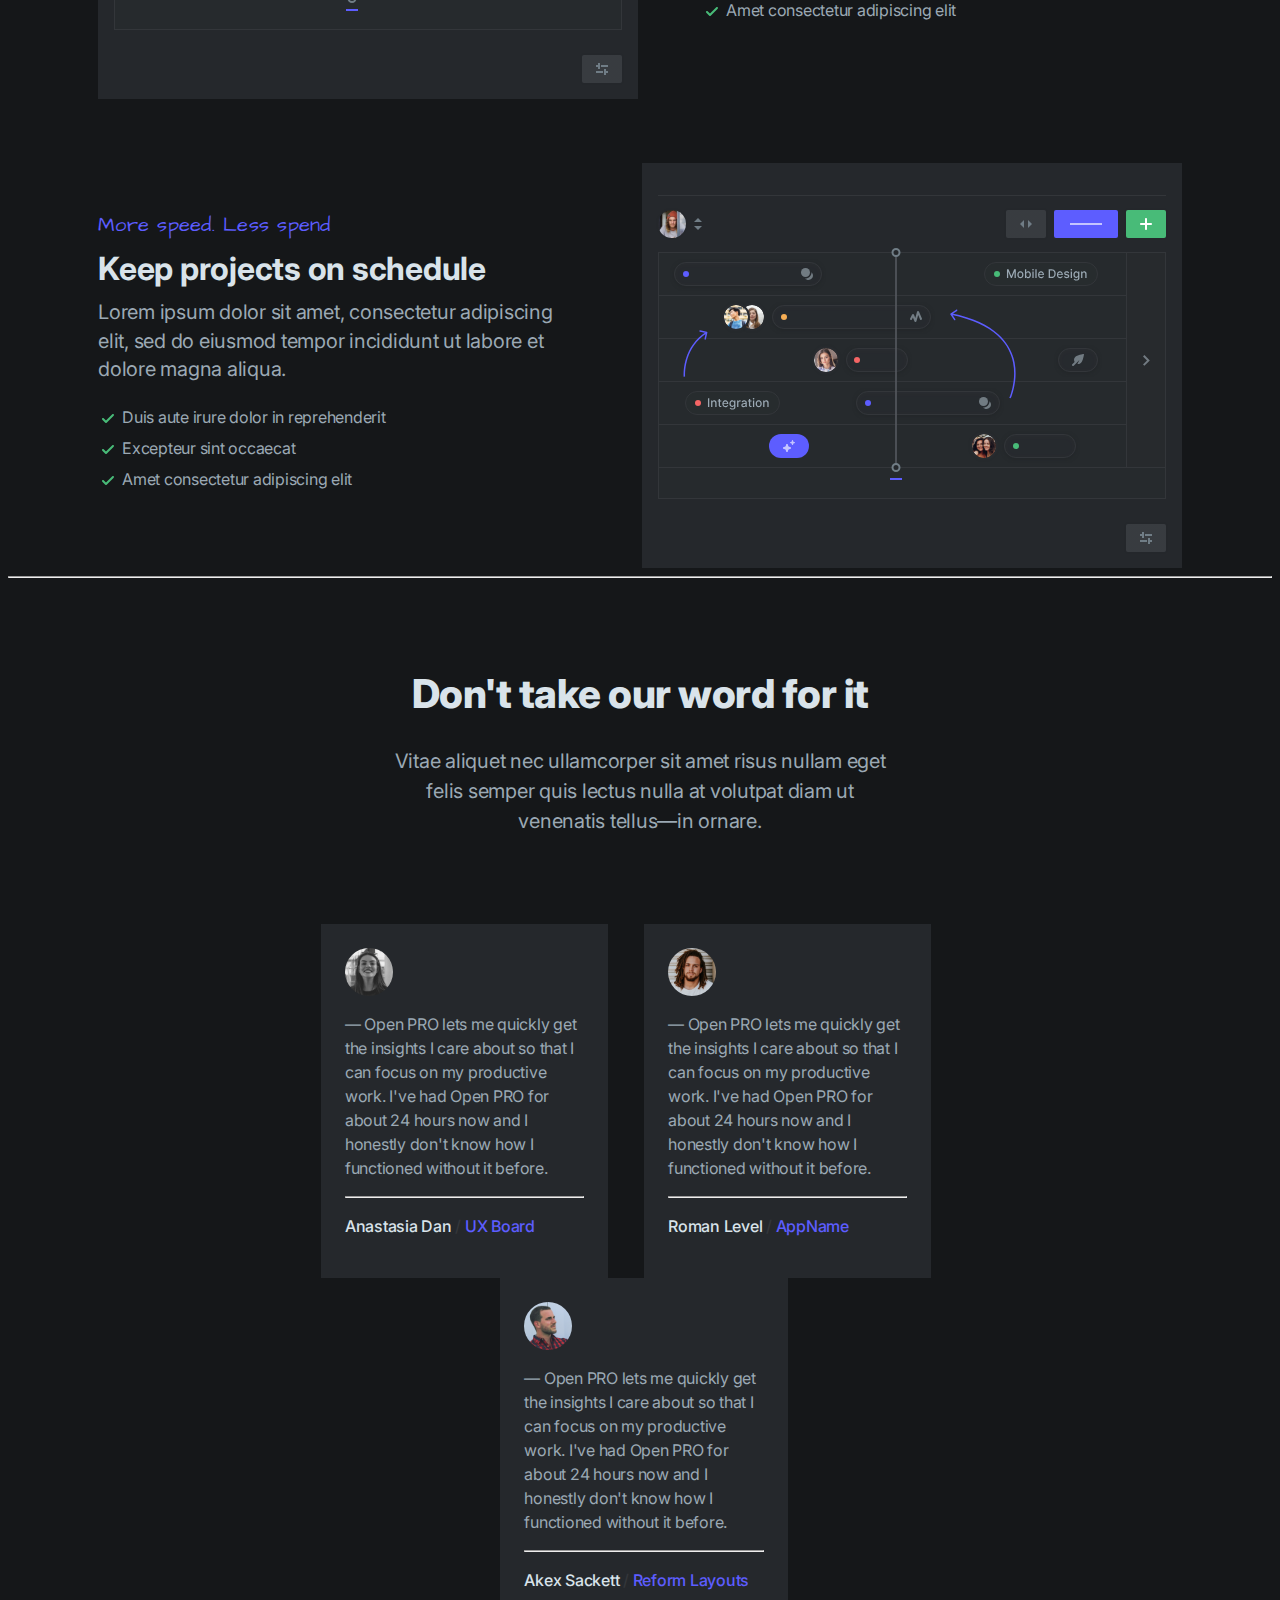
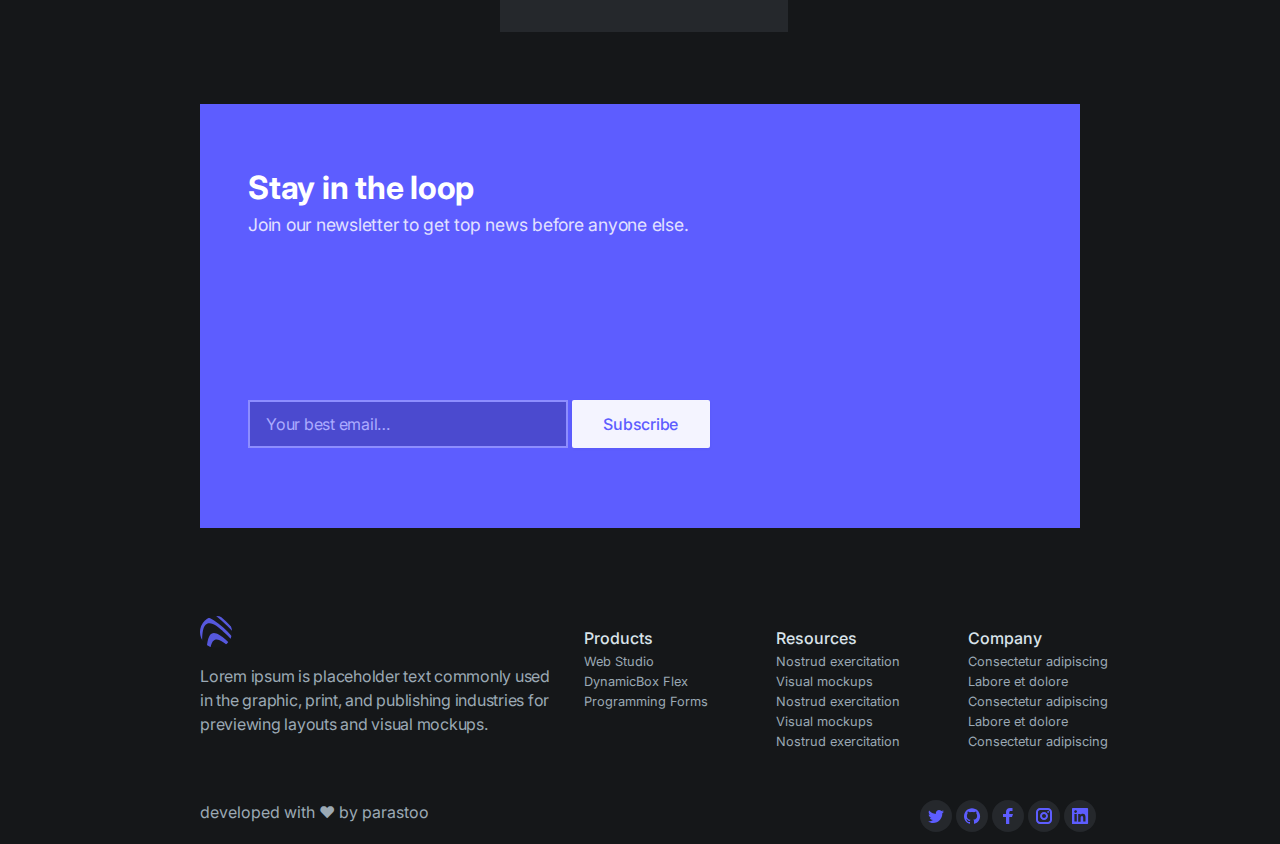
==== commit 554d5858: "some Changes in files" ====
--- a/index.html
+++ b/index.html
@@ -6,14 +6,14 @@
      <meta charset="UTF-8">
     <meta name="viewport" content="width=device-width, initial-scale=1.0">
     <title>Document</title>
-    <link rel="stylesheet" href="assest/reset.css">
-    <link rel="stylesheet" href="assest/style.css">
+    <link rel="stylesheet" href="assets/reset.css">
+    <link rel="stylesheet" href="assets/style.css">
    
 </head>
 <body>
     <div class="main">
         <div class="header">
-            <img src="assest/logo/Logo.svg" alt="">
+            <img src="assets/logo/Logo.svg" alt="">
             <div class="header_right">
                  <span class="link">Documentation</span>
                  <button class="sing__up">Sing up</button>
@@ -26,8 +26,8 @@
                 <button class="btn__item start__btn">start free trial</button>
                 <button class="btn__item learn__btn">learn more</button>
             </div>
-            <video class="video" controls width="1024px" height="576px" > 
-                <source src="assest/videos/car.mp4">
+            <video class="video" controls height="576px" > 
+                <source src="assets/videos/car.mp4">
                 your browser dose not support video 
             </video>
         </div>
@@ -36,28 +36,28 @@
             <p class="section1__text">Excepteur sint occaecat cupidatat non proident, sunt in culpa qui officia deserunt</br> mollit anim id est laborum — semper quis lectus nulla at volutpat diam ut venenatis.</p>
             <div class="cards">
                 <div class="card__item">
-                    <img src="assest/logo/Icon (5).svg" alt="">
+                    <img src="assets/logo/Icon (5).svg" alt="">
                     <h3 class="card__header__text">instant feature</h3>
                     <p class="card__text">Duis aute irure dolor in reprehenderit in voluptate velit esse cillum dolore eu fugiat nulla pariatur. Excepteur sint occaecat cupidatat.</p>
                 </div>
                 <div class="card__item">
-                    <img src="assest/logo/Icon (4).svg" alt="">
+                    <img src="assets/logo/Icon (4).svg" alt="">
                     <h3 class="card__header__text">instant feature</h3>
                     <p class="card__text">Duis aute irure dolor in reprehenderit in voluptate velit esse cillum dolore eu fugiat nulla pariatur. Excepteur sint occaecat cupidatat.</p>
                 </div><div class="card__item">
-                    <img src="assest/logo/Icon.svg" alt="">
+                    <img src="assets/logo/Icon.svg" alt="">
                     <h3 class="card__header__text">instant feature</h3>
                     <p class="card__text">Duis aute irure dolor in reprehenderit in voluptate velit esse cillum dolore eu fugiat nulla pariatur. Excepteur sint occaecat cupidatat.</p>
                 </div><div class="card__item">
-                    <img src="assest/logo/Icon (1).svg" alt="">
+                    <img src="assets/logo/Icon (1).svg" alt="">
                     <h3 class="card__header__text">instant feature</h3>
                     <p class="card__text">Duis aute irure dolor in reprehenderit in voluptate velit esse cillum dolore eu fugiat nulla pariatur. Excepteur sint occaecat cupidatat.</p>
                 </div><div class="card__item">
-                    <img src="assest/logo/Icon (2).svg" alt="">
+                    <img src="assets/logo/Icon (2).svg" alt="">
                     <h3 class="card__header__text">instant feature</h3>
                     <p class="card__text"> Duis aute irure dolor in reprehenderit in voluptate velit esse cillum dolore eu fugiat nulla pariatur. Excepteur sint occaecat cupidatat.</p>
                 </div><div class="card__item">
-                    <img src="assest/logo/Icon (3).svg" alt="">
+                    <img src="assets/logo/Icon (3).svg" alt="">
                     <h3 class="card__header__text">instant feature</h3>
                     <p class="card__text">Duis aute irure dolor in reprehenderit in voluptate velit esse cillum dolore eu fugiat nulla pariatur. Excepteur sint occaecat cupidatat.</p>
                 </div>
@@ -76,12 +76,12 @@
                             <p class="banner__text">More speed. Less spend</p>
                             <h4 class="section2__bottom__header">Keep projects on schedule</h4>
                             <p class="section2__bottom__text">Lorem ipsum dolor sit amet, consectetur adipiscing elit, sed do eiusmod tempor incididunt ut labore et dolore magna aliqua.</p>
-                             <p class="list__text"><img class="tik__logo" src="assest/logo/tik.svg" alt="">Duis aute irure dolor in reprehenderit</p>
-                             <p class="list__text"><img class="tik__logo" src="assest/logo/tik.svg" alt="">Excepteur sint occaecat</p>
-                             <p class="list__text"><img class="tik__logo" src="assest/logo/tik.svg" alt="">Amet consectetur adipiscing elit</p>
+                             <p class="list__text"><img class="tik__logo" src="assets/logo/tik.svg" alt="">Duis aute irure dolor in reprehenderit</p>
+                             <p class="list__text"><img class="tik__logo" src="assets/logo/tik.svg" alt="">Excepteur sint occaecat</p>
+                             <p class="list__text"><img class="tik__logo" src="assets/logo/tik.svg" alt="">Amet consectetur adipiscing elit</p>
                         </div>
                         <div class="section2__bottom__img" >
-                            <img src="assest/image/Illustration.svg" alt="">
+                            <img src="assets/image/Illustration.svg" alt="">
                         </div>
                     </div>
                     <div class="section2__bottom_item__reverse">
@@ -89,12 +89,12 @@
                             <p class="banner__text">More speed. Less spend</p>
                             <h4 class="section2__bottom__header">Keep projects on schedule</h4>
                             <p class="section2__bottom__text">Lorem ipsum dolor sit amet, consectetur adipiscing elit, sed do eiusmod tempor incididunt ut labore et dolore magna aliqua.</p>
-                             <p class="list__text"><img class="tik__logo" src="assest/logo/tik.svg" alt="">Duis aute irure dolor in reprehenderit</p>
-                             <p class="list__text"><img class="tik__logo" src="assest/logo/tik.svg" alt="">Excepteur sint occaecat</p>
-                             <p class="list__text"><img class="tik__logo" src="assest/logo/tik.svg" alt="">Amet consectetur adipiscing elit</p>
+                             <p class="list__text"><img class="tik__logo" src="assets/logo/tik.svg" alt="">Duis aute irure dolor in reprehenderit</p>
+                             <p class="list__text"><img class="tik__logo" src="assets/logo/tik.svg" alt="">Excepteur sint occaecat</p>
+                             <p class="list__text"><img class="tik__logo" src="assets/logo/tik.svg" alt="">Amet consectetur adipiscing elit</p>
                         </div>
                         <div class="section2__bottom__img" >
-                            <img src="assest/image/Illustration.svg" alt="">
+                            <img src="assets/image/Illustration.svg" alt="">
                         </div>
                     </div>
                     <div class="section2__bottom_item">
@@ -102,12 +102,12 @@
                             <p class="banner__text">More speed. Less spend</p>
                             <h4 class="section2__bottom__header">Keep projects on schedule</h4>
                             <p class="section2__bottom__text">Lorem ipsum dolor sit amet, consectetur adipiscing elit, sed do eiusmod tempor incididunt ut labore et dolore magna aliqua.</p>
-                             <p class="list__text"><img class="tik__logo" src="assest/logo/tik.svg" alt="">Duis aute irure dolor in reprehenderit</p>
-                             <p class="list__text"><img class="tik__logo" src="assest/logo/tik.svg" alt="">Excepteur sint occaecat</p>
-                             <p class="list__text"><img class="tik__logo" src="assest/logo/tik.svg" alt="">Amet consectetur adipiscing elit</p>
+                             <p class="list__text"><img class="tik__logo" src="assets/logo/tik.svg" alt="">Duis aute irure dolor in reprehenderit</p>
+                             <p class="list__text"><img class="tik__logo" src="assets/logo/tik.svg" alt="">Excepteur sint occaecat</p>
+                             <p class="list__text"><img class="tik__logo" src="assets/logo/tik.svg" alt="">Amet consectetur adipiscing elit</p>
                         </div>
                         <div class="section2__bottom__img" >
-                            <img src="assest/image/Illustration.svg" alt="">
+                            <img src="assets/image/Illustration.svg" alt="">
                         </div>
                     </div>
                 </div>
@@ -118,19 +118,19 @@
             <p class="section3__text">Vitae aliquet nec ullamcorper sit amet risus nullam eget felis semper quis lectus nulla at volutpat diam ut venenatis tellus—in ornare.</p>
             <div class="section3__card" >
                 <div class="section3__card__item">
-                    <img src="assest/image/Oval.svg" alt="">
+                    <img src="assets/image/Oval.svg" alt="">
                     <p class="section3__card__text" >— Open PRO lets me quickly get the insights I care about so that I can focus on my productive work. I've had Open PRO for about 24 hours now and I honestly don't know how I functioned without it before.</p>
                     <hr>
                     <p class="card__name">Anastasia Dan <span class="slash">/</span> <span class="rol" >UX Board</span></p>
                 </div>
                 <div class="section3__card__item section3__card__item2 ">
-                    <img src="assest/image/Oval (1).svg " alt="">
+                    <img src="assets/image/Oval (1).svg " alt="">
                     <p  class="section3__card__text">— Open PRO lets me quickly get the insights I care about so that I can focus on my productive work. I've had Open PRO for about 24 hours now and I honestly don't know how I functioned without it before.</p>
                     <hr>
                     <p class="card__name">Roman Level  <span class="slash">/</span> <span class="rol" > AppName</span></p>
                 </div>
                 <div class="section3__card__item">
-                    <img src="assest/image/Oval (2).svg" alt="">
+                    <img src="assets/image/Oval (2).svg" alt="">
                     <p  class="section3__card__text">— Open PRO lets me quickly get the insights I care about so that I can focus on my productive work. I've had Open PRO for about 24 hours now and I honestly don't know how I functioned without it before.</p>
                      <hr>
                      <p class="card__name">Akex Sackett  <span class="slash">/</span> <span class="rol" >Reform Layouts</span></p>
@@ -150,7 +150,7 @@
         <footer class="footer">
             <div class="footer1">
                 <div class="footer1__item footer1__item1">
-                   <p> <img src="assest/logo/Logo.svg" alt=""></p>
+                   <p> <img src="assets/logo/Logo.svg" alt=""></p>
                     <span class="footer1__item1__text">Lorem ipsum is placeholder text commonly used in the graphic, print, and publishing industries for previewing layouts and visual mockups.</span>
                 </div>
                     <div class="footer1__item  footer1__link__item">
@@ -178,13 +178,13 @@
                 
             </div>
             <div class="footer2">
-                <span class="copyright">© 2020 Open PRO. All rights reserved.</span>
+                <span class="copyright">developed with <span>&#x2764;</span> by parastoo</span>
                 <div class="social__icon">
-                    <a href=""><img src="assest/logo/tweter.svg" alt=""></a>
-                    <a href=""><img src="assest/logo/git hub.svg" alt=""></a>
-                    <a href=""><img src="assest/logo/facebook.svg" alt=""></a>
-                    <a href=""><img src="assest/logo/instagram.svg" alt=""></a>
-                    <a href=""><img src="assest/logo/linkdin.svg" alt=""></a>
+                    <a href=""><img src="assets/logo/tweter.svg" alt=""></a>
+                    <a href=""><img src="assets/logo/git hub.svg" alt=""></a>
+                    <a href=""><img src="assets/logo/facebook.svg" alt=""></a>
+                    <a href=""><img src="assets/logo/instagram.svg" alt=""></a>
+                    <a href=""><img src="assets/logo/linkdin.svg" alt=""></a>
                 </div>
             </div>
         </footer>
--- a/assets/style.css
+++ b/assets/style.css
@@ -0,0 +1,676 @@
+
+ @import url('https://fonts.googleapis.com/css2?family=Inter:wght@200&display=swap');
+ @import url('https://fonts.googleapis.com/css2?family=Inter:wght@200;300&display=swap');
+ @import url('https://fonts.googleapis.com/css2?family=Architects+Daughter&family=Inter:wght@200;300&display=swap');
+
+body{
+    background-color:#151719 ;
+}
+ .header{
+      display:flex;
+      flex-direction:row;
+      justify-content:space-around;
+      align-items:center;
+      margin-top: 1.5rem;
+ }
+
+.link{
+    color:#C5D2DC;
+    margin-right: 3rem;
+    font-family: Inter;
+    font-size: 1rem;
+    line-height: 1.5rem;
+}
+.sing__up{
+    color: #ffffff;
+    font-family: Inter;
+    font-weight: 500;
+    font-size: 1rem;
+    line-height: 1.5rem;
+    letter-spacing: -0.25px;
+    background-color:#5D5DFF;
+    padding: 0.5rem 1.25rem;
+    border-radius:2px;
+    box-shadow: 0px 1px 3px rgba(25, 32, 44, 0.04);
+    border-style: none;
+}
+
+.landing{
+    display:flex;
+    flex-direction:column;
+    align-items: center;
+    margin-top:4rem;
+}
+.landing-header{
+    color: #D9E3EA;
+    font-family: Inter;
+    font-size:3.25rem;
+    font-style: normal;
+    font-weight: 800px;
+    line-height: 3.8rem;
+    letter-spacing: -0.5px;
+    text-align: center;
+    margin-bottom: 0;
+ }
+ .landing__text{
+    font-family: Inter;
+    font-size:1.25rem;
+    line-height: 2rem;
+    text-align: center;
+    letter-spacing: -0.25px;
+    color: #9BA9B4;
+    margin-bottom:0;
+ }
+ .btn{
+    margin-top: 2rem;
+    margin-bottom:0;
+ }
+ .btn__item{
+    padding: 0.75rem 2rem;
+    font-family: Inter;
+    font-weight: 500;
+    font-size: 1rem;
+    line-height: 1.25rem;
+    letter-spacing: -0.25px;
+    color: #FFFFFF;
+    border-radius: 2px;
+    box-shadow: 0px 10px 15px -3px rgba(21, 23, 25, 0.16);
+    border-style: none;
+ }
+ .start__btn{
+     background-color:#5D5DFF;
+ }
+ .learn__btn{
+    background-color: #33363A;
+    margin-left: 0.75rem;
+ }
+ .video{
+     margin-top:4rem ;
+     margin-bottom:4rem ;
+     width: 50%;
+ }
+.section1{
+    display:flex;
+    flex-direction: column;
+    align-items:center;
+    margin-right: 10.5rem;
+    margin-left: 10.5rem;
+}
+.section1__header{
+    font-family: Inter;
+    font-weight: 800;
+    font-size: 2.5rem;
+    line-height:3.1rem;
+    text-align: center;
+    letter-spacing: -0.5px;
+    color: #D9E3EA;
+}
+.section1__text{
+    margin-top:0px ;
+    margin-bottom: 0px;
+    font-family: Inter;
+    font-size: 1.25rem;
+    line-height: 1.8rem;
+    text-align: center;
+    letter-spacing: -0.25px;
+   color: #9BA9B4;
+}
+.cards{
+    margin-top: 1rem;
+    display: flex;
+    flex-wrap:wrap;
+    justify-content:center;
+}
+
+.card__item{
+    margin-top: 4rem;
+    flex-basis:30%;
+    text-align: center;
+}
+.card__header__text{
+    font-family: Inter;
+    color:#D9E3EA;
+    font-weight: bold;
+    font-size:1.25rem;
+    line-height: 2.1rem;
+    text-align: center;
+    letter-spacing: -0.25px;
+
+}
+.card__text{
+    font-family: Inter;
+    color: #9BA9B4;
+    font-size:1rem;                     
+    line-height: 1.6rem;
+    text-align: center;
+    letter-spacing: -0.25px;
+    padding-right:1.5rem ;
+    padding-left:1.5rem ;
+}
+hr{
+    background-color:#33363A;
+    
+}
+/* **************section2************* */
+.section2{
+    display:flex;
+    flex-direction:column;
+    align-items: center;
+}
+.section2__top{
+    gap: 20px; ;
+    display:flex;
+    flex-direction:column;
+    align-items: center;
+    margin-top:4rem;
+    margin-right: 10.5rem;
+    margin-left: 10.5rem;
+}
+.reach__btn{
+    font-family: Inter;
+    font-weight: 600;
+    font-size: 1rem;
+    line-height: 1.3rem;
+    background-color:#C6F6D5;
+    color:#36A269;
+    padding: 0.25rem  0.75rem;
+    border-radius:16px ;
+    border-style:none;
+}
+.section2__header{
+    font-family: Inter;
+    font-style: normal;
+    font-weight: 800;
+    font-size:2.5rem;
+    line-height: 3.1rem;
+    text-align: center;
+    letter-spacing: -0.5px;
+    color: #D9E3EA;
+}
+.section2__text{
+    font-family: Inter;
+    font-size:1.4rem;
+    line-height: 1.8rem;
+    text-align: center;
+    letter-spacing: -0.25px;
+    color: #9BA9B4;
+    padding-right:14rem ;
+    padding-left:14rem ;
+}
+.section2__bottom{
+    display: flex;
+    flex-direction:column;
+    align-items: center;
+    margin-right: 12.5rem;
+    margin-left: 12.5rem;
+}
+.section2__bottom_item{
+    display:flex;
+    flex-direction:row;
+    justify-content:center;
+    margin-top:4rem;
+}
+.section2__bottom_item__reverse{
+    display:flex;
+    flex-direction:row-reverse;
+    margin-top:4rem;
+}
+
+
+.section2__bottom__texts{
+    margin-right: 4rem ;
+}
+.section2__bottom__texts__reverse{
+    margin-left: 4rem ;
+}
+.banner__text{
+    font-family: Architects Daughter;
+    font-size: 1.25rem;
+    line-height: 1.8rem;
+    letter-spacing: 0.25px;
+    color: #5D5DFF;
+    margin-top: 3rem;
+    margin-bottom: 0;
+}
+.section2__bottom__header{
+    font-family: Inter;
+    font-weight: bold;
+    font-size:2rem;
+    line-height:2.6rem;
+    letter-spacing: -0.25px;
+    color: #D9E3EA;
+    margin-top:0.5rem;
+    margin-bottom: 0;
+}
+.section2__bottom__text{
+    font-family: Inter;
+    font-size: 1.25rem;
+    line-height: 1.8rem;
+    letter-spacing: -0.25px;
+    color: #9BA9B4;
+    margin-top:0.5rem;
+    width: 30rem;
+}
+ .list__text{
+    font-family: Inter;
+    font-size:1rem;
+    line-height: 27px;
+    letter-spacing: -0.25px;
+    color: #9BA9B4;
+    margin: 0.25rem;
+ }
+.tik__logo {
+    margin-right:0.5rem;
+}
+/************* section3********* */
+.section3{
+    display:flex;
+    flex-direction: column;
+    align-items:center;
+    margin-right: 10.5rem;
+    margin-left: 10.5rem;
+    margin-top: 4rem;
+}
+.section3__header{
+font-family: Inter;
+font-weight: 800;
+font-size: 2.5rem;
+line-height: 50px;
+text-align: center;
+letter-spacing: -0.5px;
+color: #D9E3EA;;
+}
+
+.section3__text{
+    font-family: Inter;
+    font-size: 1.25rem;
+    line-height: 30px;
+    text-align: center;
+    letter-spacing: -0.25px;
+    color: #9BA9B4;
+    margin: auto  13rem;
+}
+.section3__card{
+    margin-top: 5.5rem;
+    margin-left: 0.5rem;
+    display: flex;
+    flex-wrap:wrap;
+    justify-content:center;
+}
+.section3__card__item{
+    flex-basis:26%;
+    background-color:#25282C;
+    padding:1.5rem;
+}
+.section3__card__item2{
+    margin-right:2.25rem ;
+    margin-left:2.25rem ;
+}
+.section3__card__text{
+    font-family: Inter;
+    font-size: 1rem;
+    line-height: 150%;
+    letter-spacing: -0.25px;
+    color: #9BA9B4;
+}
+.card__name{
+    font-family: Inter;
+    font-weight: 500;
+    font-size: 1rem;
+    line-height: 150%;
+    letter-spacing: -0.25px;
+    color: #D9E3EA;
+}
+.slash{
+    color: #33363A;
+}
+.rol{
+    font-family: Inter;
+    font-weight: 500;
+    font-size:1rem;
+    line-height: 150%;
+    letter-spacing: -0.25px;
+    color: #5D5DFF;
+
+}
+
+/**************** section4 ****************/
+.section4{
+    margin: 4.5rem  12rem;
+    background-color: #5D5DFF;
+    display:flex;
+    flex-direction: row;
+    flex-wrap: wrap;
+}
+.section4__texts{
+    padding:4rem 3rem;
+}
+.section4__header{
+    margin:0  auto;
+    font-family: Inter;
+    font-weight: bold;
+    font-size: 2rem;
+    line-height: 131%px;
+    letter-spacing: -0.25px;
+    color: #FFFFFF;
+}
+.section4__text{
+    margin-top: 0.25rem;
+    font-family: Inter;
+    font-style: normal;
+    font-weight: normal;
+    font-size: 1.1rem;
+    line-height: 27px;
+    letter-spacing: -0.25px;
+    color: #E2E1FF;
+}
+.input{
+    margin: 5rem 3rem;
+}
+.email__input{
+    font-family: Inter;
+    font-size: 1rem;
+    background-color: #4B4ACF;
+    width: 20rem;
+    height: 3rem;
+    border-color:#8D8DFF;
+    border-style: solid;
+    color: #ffffff;
+    padding-left: 1rem;
+}
+input::placeholder{
+    font-family: Inter;
+    font-size: 1rem;
+    line-height:  150%;
+    letter-spacing: -0.25px;
+    color: #ABABFF; 
+    margin-left:10rem;
+}
+.sun__btn{
+    Width :8.6rem;
+    Height: 3rem;
+    font-family: Inter;
+    font-weight: 500;
+    font-size: 1rem;
+    line-height:  150%;
+    letter-spacing: -0.25px;
+    color:#5D5DFF;
+    background: #F4F4FF;
+    box-shadow: 0px 1px 3px rgba(25, 32, 44, 0.04);
+    border-radius: 2px;
+    border-style: none;
+    text-align: center;
+    }
+
+    /* ****************footer************** */
+    .footer{
+        display:flex;
+        flex-direction: column;
+    }
+
+    .footer1{
+        display: flex;
+        flex-wrap: wrap;
+        flex-direction:row;
+        justify-content:center;
+         margin-right: 7rem;
+        margin-left: 12rem; 
+    } 
+   
+    .footer1__item{
+        display: flex;
+        flex-basis: 20%;
+        flex-direction: column;
+        padding: 0px;
+        margin:0px;
+    }
+    .footer1__item1{
+        flex-basis: 40%;
+    }
+    .footer1__item1__text{
+        width: 352px;
+        font-family: Inter;
+        font-size: 1rem;
+        line-height: 150%;
+        letter-spacing: -0.25px;
+        color: #9BA9B4;
+    }
+    .footer1__item__header{
+        font-family: Inter;
+        font-weight: 500;
+        font-size: 1rem;
+        line-height: 157%;
+        color: #D9E3EA;
+        margin-bottom: 0px;
+    }
+    .footer__link{
+        font-family: Inter;
+        font-style: normal;
+        font-weight: normal;
+        font-size: 0.8rem;
+        line-height: 157%;
+        color: #9BA9B4;
+        text-decoration: none;
+    }
+    .footer2{
+        display:flex;
+        flex-direction: row;
+        justify-content:space-between;
+        margin-top: 3rem;
+    }
+    .copyright{
+        font-family: Inter;
+        font-size: 1rem;
+        line-height: 157%;
+        color: #9BA9B4;
+        margin-left: 12rem;
+    }
+    .social__icon{
+        margin-right:11rem;
+    }
+
+    /* *************************sing up page********************************** */
+    .logo{
+        margin-top: 1.5rem;
+        margin-left:10.5rem ;
+    }
+    .sing__up__header__text {
+        font-family: Inter;
+        font-weight: 800;
+        font-size: 3.25rem;
+        line-height:119%;
+        text-align: center;
+        letter-spacing: -0.5px;
+        color: #D9E3EA;
+        margin-top:8.5rem;
+        margin-right: 21rem;
+        margin-left: 21rem;
+        margin-bottom: 0px;
+    }
+    .sing__up__form{
+        width: 25rem;
+        height: 40.25rem;
+        margin-top:2rem;
+        margin-left:45rem;
+    }
+    .google__btn{
+        Width: 25rem;
+        Height:3rem; 
+        background: #E53D3E;
+        box-shadow: 0px 10px 15px -3px rgba(21, 23, 25, 0.16);
+        border-radius: 2px;
+        display: flex;
+        align-items: center;
+        border-style: none;
+    }
+    .google__btn__icon{
+        margin-left: 1rem;
+    }
+    .google__btn__text{
+        font-family: Inter;
+        font-weight: 500;
+        font-size: 1rem;
+        line-height: 150%;
+        letter-spacing: -0.25px;
+        color: #FFFFFF;
+        text-align: center;
+        text-decoration:none;
+        flex-basis: 80%;
+    }
+
+    .email_register_btn{
+        font-family: Inter;
+        font-size: 1rem;
+        line-height:  150%;
+        letter-spacing: -0.25px;
+        color: #9BA9B4;
+        background-color:#151719 ;
+        border-style: none;
+     }
+     .sing__up__label{
+        font-family: Inter;
+        font-style: normal;
+        font-weight: 500;
+        font-size: 0.9rem;
+        line-height: 157% ;
+        color: #C5D2DC;
+        margin-bottom:1rem ;
+    }
+    .star{
+        color: #E53D3E ;
+    }
+
+
+    .sing__up__input{
+        width: 25rem;; 
+        Height:3rem; 
+        background: #151719;
+        border: 1px solid #33363A;
+        box-sizing: border-box;
+        border-radius: 2px;
+        margin-bottom: 1rem;
+        padding-left: 1rem;
+        color: #C5D2DC;
+
+    }
+    .sing__up__input::placeholder{
+        font-family: Inter;
+        font-size: 1rem;
+        line-height: 150%px;
+        letter-spacing: -0.25px;
+        color: #707D86;
+        /* padding-left: 1rem; */
+    }
+   .agree{
+    widows: 23.6rem;;
+    Height:2.75rem;
+    font-family: Inter;
+    font-size: 0.87rem;
+    line-height:157%;
+    text-align:center;
+    color: #707D86;
+     
+   }
+   .Privacy__Policy{
+    font-family: Inter;
+    font-size:0.87rem;
+    line-height: 157%;
+    text-align: center;
+    text-decoration-line: underline;
+    color: #9BA9B4;
+   }
+   .sing__up__btn{
+    Width:25rem; 
+    Height:3rem; 
+    background: #5D5DFF;
+    box-shadow: 0px 10px 15px -3px rgba(21, 23, 25, 0.16);
+    border-radius: 2px;
+    margin-top: 1.5rem;
+    margin-bottom: 1.5rem;
+    font-family: Inter;
+    font-weight: 500;
+    font-size:1rem;
+    line-height:  150% ;
+    letter-spacing: -0.25px;
+    color: #FFFFFF;
+    border-style: none;
+   }
+   .Open__PRO{
+    font-family: Inter;
+    font-size: 1rem;
+    line-height:  150%;
+    letter-spacing: -0.25px;
+    color: #9BA9B4;
+    text-align: center;
+   }
+   .Sign__in__link{
+    color: #5D5DFF;
+   }
+
+   /* *************************sing in page********************************** */
+   .check__signed{
+       display: flex;
+       justify-content: space-between;
+   }
+   .Keep__signed{
+    font-family: Inter;
+    font-size: 1rem;
+    line-height: 150% ;
+    letter-spacing: -0.25px;
+    color: #9BA9B4;
+   }
+
+   /*responsive */
+
+   @media (max-width: 768px) {
+    .cards{
+        display:flex;
+        flex-direction: column;
+    }
+    .section2__text{
+        padding: 0;
+    }
+    .section2__bottom_item{
+        flex-direction: column;
+    }
+    .section2__bottom__texts{
+        text-align: center;
+    }
+    .section2__bottom_item__reverse{
+        display: flex;
+        flex-direction: column;
+    }
+    .section2__bottom__texts__reverse{
+        text-align: center;
+    }
+    .section3__text{
+        margin: 0;
+    }
+    .section3__card{
+        display: flex;
+        flex-direction: column;
+        gap: 3rem;
+    }
+    .section3__card__item2{
+        margin: 0;
+    }
+    .sun__btn{
+        margin: 1rem 5.5rem;
+    }
+    .footer1{
+        flex-direction: column;
+        gap: 2rem;
+        align-items: center;
+    }
+    .footer2{
+        flex-direction: column-reverse;
+    }
+    .social__icon{
+        margin: auto;
+    }
+    .copyright{
+        margin: 1rem auto;
+    }
+
+ 
+  }